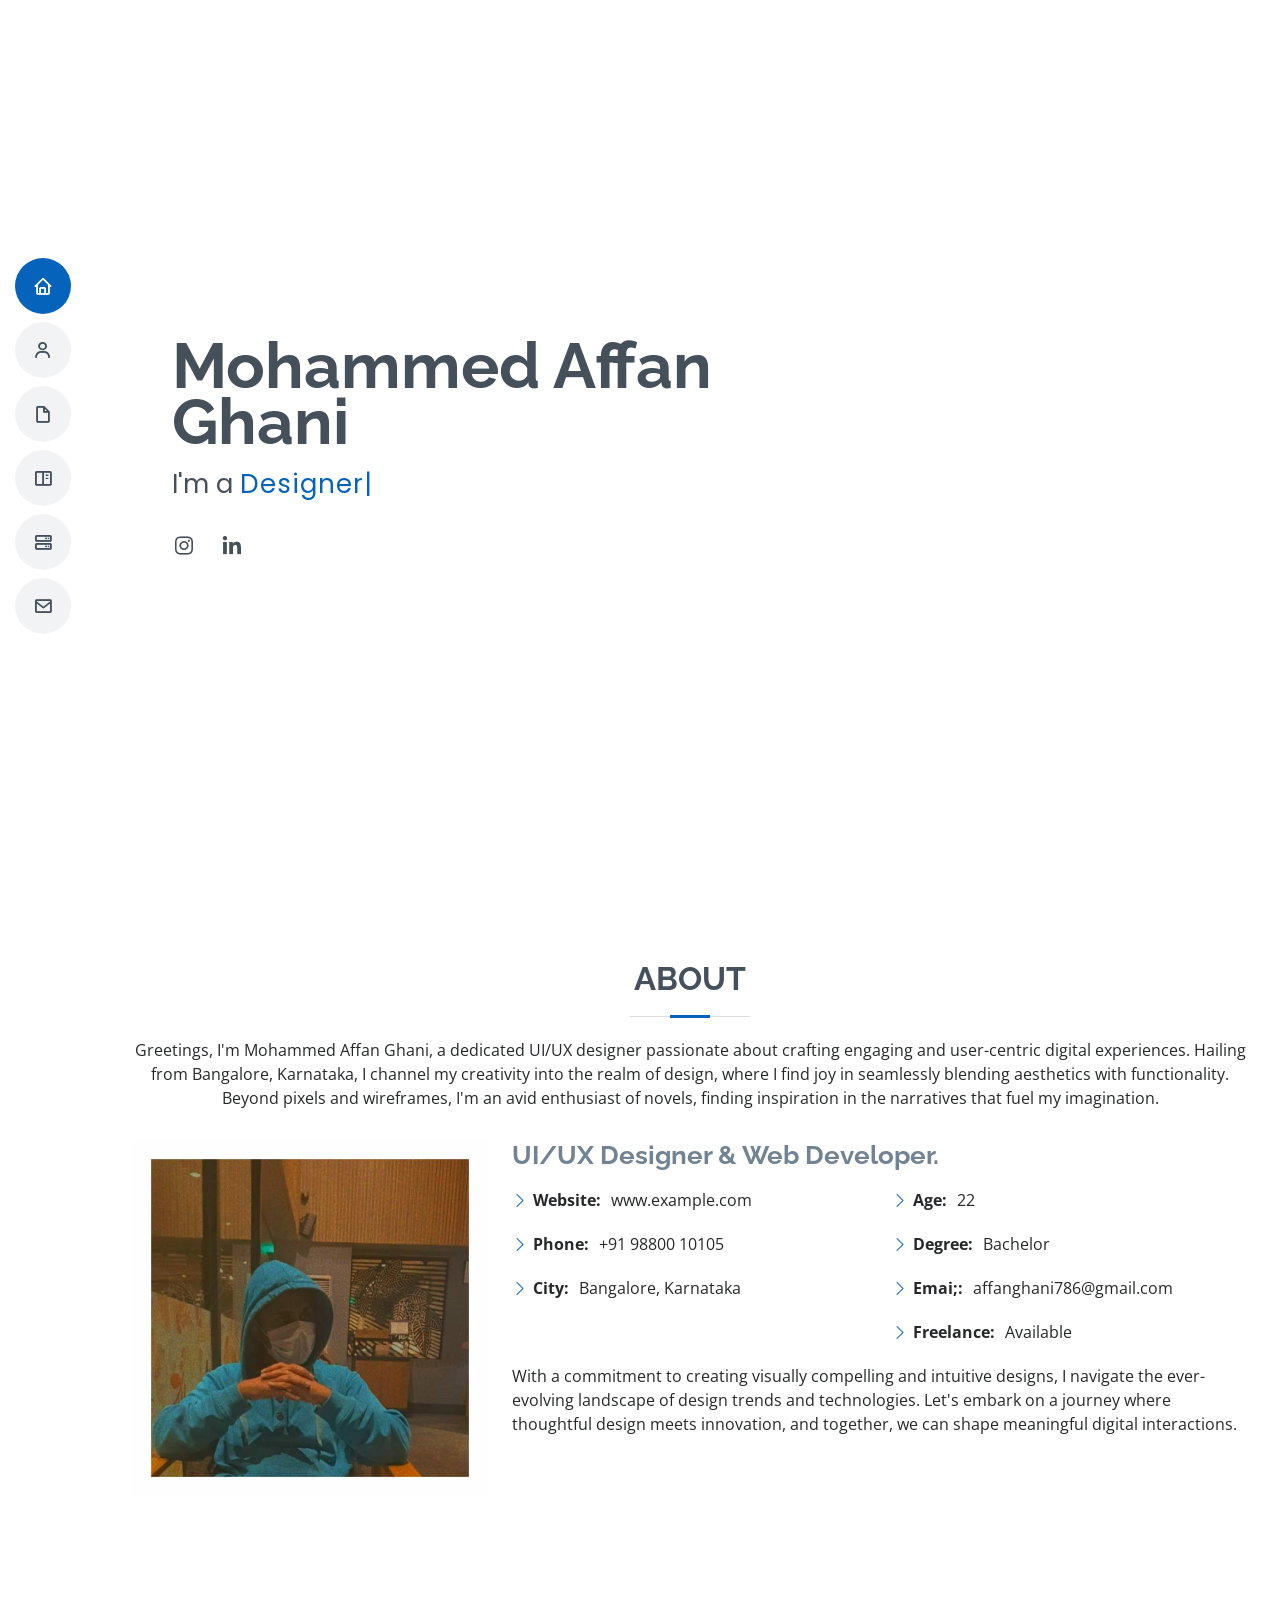
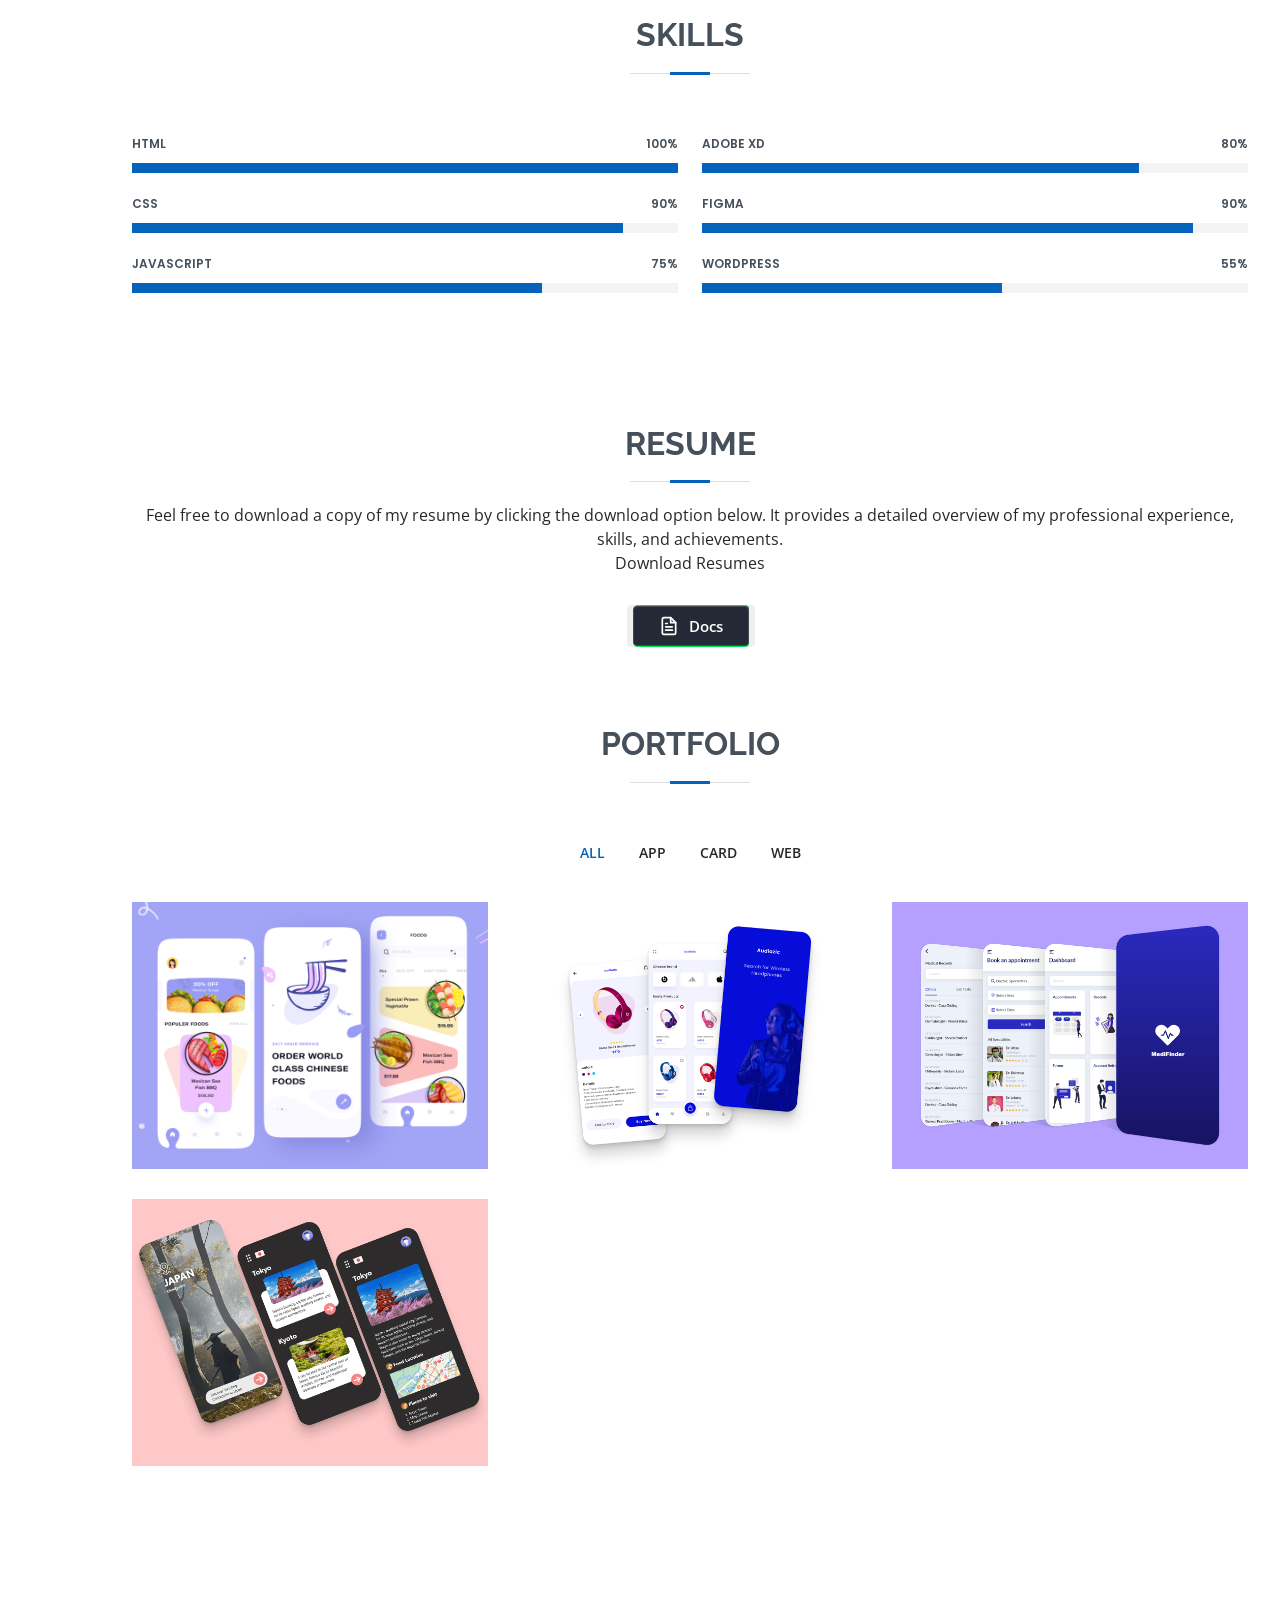
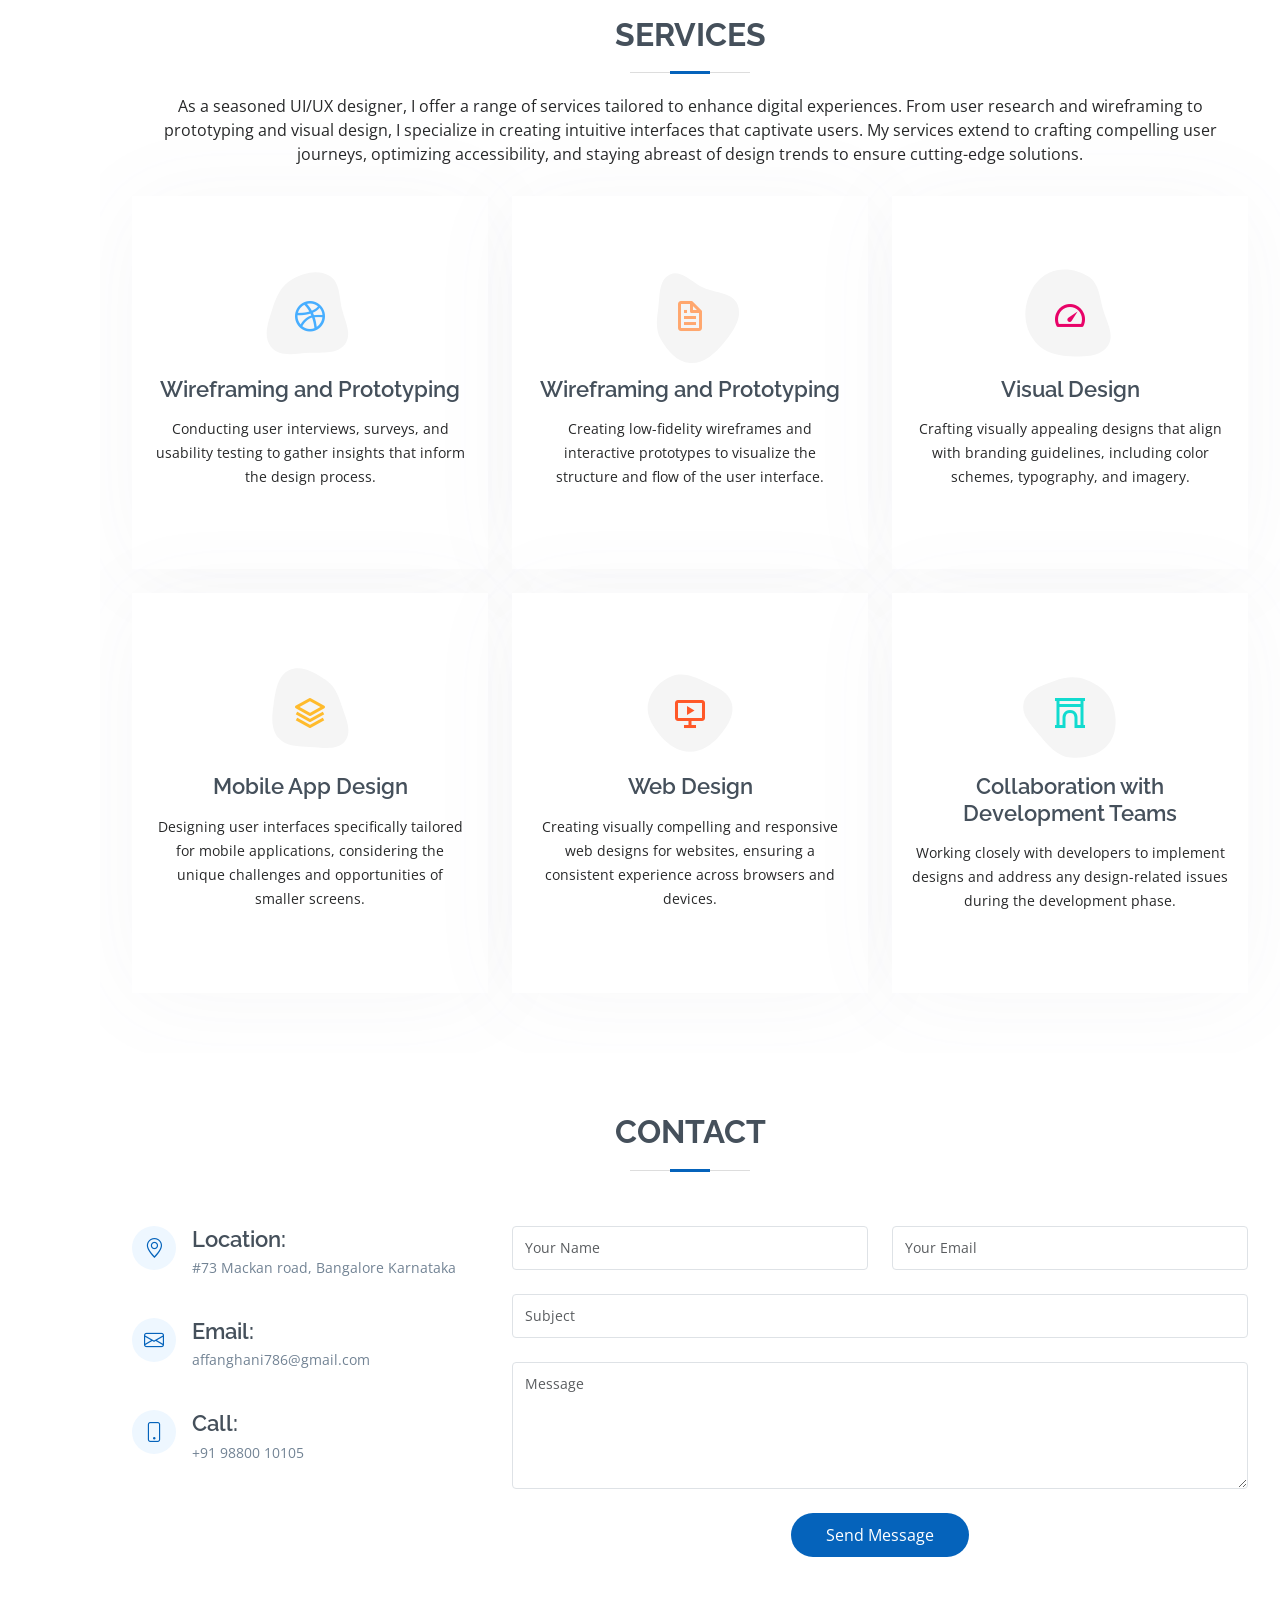
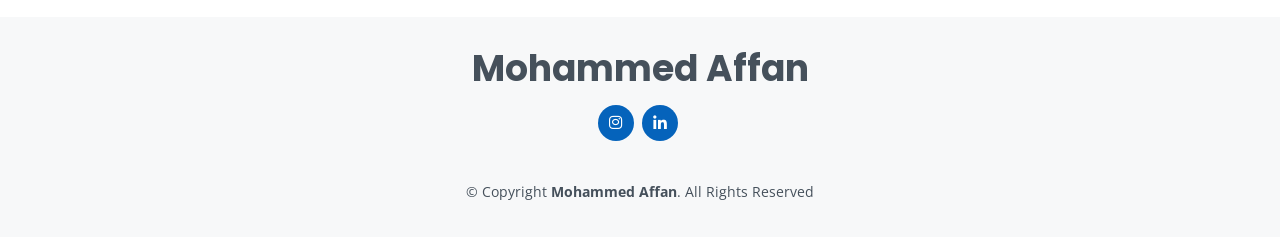
==== index.html @ 5c452441 "Add files via upload" ====
<!DOCTYPE html>
<html lang="en">

<head>
  <meta charset="utf-8">
  <meta content="width=device-width, initial-scale=1.0" name="viewport">

  <title>My Portfolio</title>
  <meta content="" name="description">
  <meta content="" name="keywords">

  <!-- Favicons -->
  <link href="assets/img/favicon.png" rel="icon">
  <link href="assets/img/apple-touch-icon.png" rel="apple-touch-icon">

  <!-- Google Fonts -->
  <link href="https://fonts.googleapis.com/css?family=Open+Sans:300,300i,400,400i,600,600i,700,700i|Raleway:300,300i,400,400i,500,500i,600,600i,700,700i|Poppins:300,300i,400,400i,500,500i,600,600i,700,700i" rel="stylesheet">

  <!-- Vendor CSS Files -->
  <link href="assets/vendor/aos/aos.css" rel="stylesheet">
  <link href="assets/vendor/bootstrap/css/bootstrap.min.css" rel="stylesheet">
  <link href="assets/vendor/bootstrap-icons/bootstrap-icons.css" rel="stylesheet">
  <link href="assets/vendor/boxicons/css/boxicons.min.css" rel="stylesheet">
  <link href="assets/vendor/glightbox/css/glightbox.min.css" rel="stylesheet">
  <link href="assets/vendor/swiper/swiper-bundle.min.css" rel="stylesheet">

  <!-- Template Main CSS File -->
  <link href="assets/css/style.css" rel="stylesheet">

  <!-- =======================================================
  * Template Name: MyResume
  * Updated: Jan 09 2024 with Bootstrap v5.3.2
  * Template URL: https://bootstrapmade.com/free-html-bootstrap-template-my-resume/
  * Author: BootstrapMade.com
  * License: https://bootstrapmade.com/license/
  ======================================================== -->
</head>

<body>

  <!-- ======= Mobile nav toggle button ======= -->
  <!-- <button type="button" class="mobile-nav-toggle d-xl-none"><i class="bi bi-list mobile-nav-toggle"></i></button> -->
  <i class="bi bi-list mobile-nav-toggle d-lg-none"></i>
  <!-- ======= Header ======= -->
  <header id="header" class="d-flex flex-column justify-content-center">

    <nav id="navbar" class="navbar nav-menu">
      <ul>
        <li><a href="#hero" class="nav-link scrollto active"><i class="bx bx-home"></i> <span>Home</span></a></li>
        <li><a href="#about" class="nav-link scrollto"><i class="bx bx-user"></i> <span>About</span></a></li>
        <li><a href="#resume" class="nav-link scrollto"><i class="bx bx-file-blank"></i> <span>Resume</span></a></li>
        <li><a href="#portfolio" class="nav-link scrollto"><i class="bx bx-book-content"></i> <span>Portfolio</span></a></li>
        <li><a href="#services" class="nav-link scrollto"><i class="bx bx-server"></i> <span>Services</span></a></li>
        <li><a href="#contact" class="nav-link scrollto"><i class="bx bx-envelope"></i> <span>Contact</span></a></li>
      </ul>
    </nav><!-- .nav-menu -->

  </header><!-- End Header -->

  <!-- ======= Hero Section ======= -->
  <section id="hero" class="d-flex flex-column justify-content-center">
    <div class="container" data-aos="zoom-in" data-aos-delay="100">
      <h1> Mohammed Affan<br>Ghani</h1>
      <p>I'm a <span class="typed" data-typed-items="Designer, Developer, Freelancer, Writer"></span></p>
      <div class="social-links">
        <!-- <a href="#" class="twitter"><i class="bx bxl-twitter"></i></a>
        <a href="#" class="facebook"><i class="bx bxl-facebook"></i></a> -->
        <a href="https://www.instagram.com/mohammed_affan_78?igsh=djN0aHZ4azhhMnJr" target="_blank" class="instagram"><i class="bx bxl-instagram"></i></a>
        <!-- <a href="#" class="google-plus"><i class="bx bxl-skype"></i></a> -->
        <a href="http://linkedin.com/in/mohammed-affan-3b0533229/" target="_blank" class="linkedin"><i class="bx bxl-linkedin"></i></a>
      </div>
    </div>
  </section><!-- End Hero -->

  <main id="main">

    <!-- ======= About Section ======= -->
    <section id="about" class="about">
      <div class="container" data-aos="fade-up">

        <div class="section-title">
          <h2>About</h2>
          <p>Greetings, I'm Mohammed Affan Ghani, a dedicated UI/UX designer passionate about crafting engaging and user-centric digital experiences. Hailing from Bangalore, Karnataka, I channel my creativity into the realm of design, where I find joy in seamlessly blending aesthetics with functionality. Beyond pixels and wireframes, I'm an avid enthusiast of novels, finding inspiration in the narratives that fuel my imagination. </p>
        </div>

        <div class="row">
          <div class="col-lg-4">
            <img src="assets/img/profile-img.jpg" class="img-fluid" alt="">
          </div>
          <div class="col-lg-8 pt-4 pt-lg-0 content">
            <h3>UI/UX Designer &amp; Web Developer.</h3>
            <p class="fst-italic">
          
            </p>
            <div class="row">
              <div class="col-lg-6">
                <ul>
                  <!-- <li><i class="bi bi-chevron-right"></i> <strong>Birthday:</strong> <span>1 May 1995</span></li> -->
                  <li><i class="bi bi-chevron-right"></i> <strong>Website:</strong> <span>www.example.com</span></li>
                  <li><i class="bi bi-chevron-right"></i> <strong>Phone:</strong> <span>+91 98800 10105</span></li>
                  <li><i class="bi bi-chevron-right"></i> <strong>City:</strong> <span>Bangalore, Karnataka</span></li>
                </ul>
              </div>
              <div class="col-lg-6">
                <ul>
                  <li><i class="bi bi-chevron-right"></i> <strong>Age:</strong> <span>22</span></li>
                  <li><i class="bi bi-chevron-right"></i> <strong>Degree:</strong> <span>Bachelor</span></li>
                  <li><i class="bi bi-chevron-right"></i> <strong>Emai;:</strong> <span>affanghani786@gmail.com</span></li>
                  <li><i class="bi bi-chevron-right"></i> <strong>Freelance:</strong> <span>Available</span></li>
                </ul>
              </div>
            </div>
            <p>
              With a commitment to creating visually compelling and intuitive designs, I navigate the ever-evolving landscape of design trends and technologies. Let's embark on a journey where thoughtful design meets innovation, and together, we can shape meaningful digital interactions.
            </p>
          </div>
        </div>

      </div>
    </section><!-- End About Section -->

    <!-- ======= Facts Section ======= -->
    <!-- <section id="facts" class="facts">
      <div class="container" data-aos="fade-up">

        <div class="section-title">
          <h2>Facts</h2>
          <p>Magnam dolores commodi suscipit. Necessitatibus eius consequatur ex aliquid fuga eum quidem. Sit sint consectetur velit. Quisquam quos quisquam cupiditate. Et nemo qui impedit suscipit alias ea. Quia fugiat sit in iste officiis commodi quidem hic quas.</p>
        </div>

        <div class="row">

          <div class="col-lg-3 col-md-6">
            <div class="count-box">
              <i class="bi bi-emoji-smile"></i>
              <span data-purecounter-start="0" data-purecounter-end="232" data-purecounter-duration="1" class="purecounter"></span>
              <p>Happy Clients</p>
            </div>
          </div>

          <div class="col-lg-3 col-md-6 mt-5 mt-md-0">
            <div class="count-box">
              <i class="bi bi-journal-richtext"></i>
              <span data-purecounter-start="0" data-purecounter-end="521" data-purecounter-duration="1" class="purecounter"></span>
              <p>Projects</p>
            </div>
          </div>

          <div class="col-lg-3 col-md-6 mt-5 mt-lg-0">
            <div class="count-box">
              <i class="bi bi-headset"></i>
              <span data-purecounter-start="0" data-purecounter-end="1463" data-purecounter-duration="1" class="purecounter"></span>
              <p>Hours Of Support</p>
            </div>
          </div>

          <div class="col-lg-3 col-md-6 mt-5 mt-lg-0">
            <div class="count-box">
              <i class="bi bi-award"></i>
              <span data-purecounter-start="0" data-purecounter-end="25" data-purecounter-duration="1" class="purecounter"></span>
              <p>Awards</p>
            </div>
          </div>

        </div>

      </div> -->
    <!-- </section>End Facts Section -->

    <!-- ======= Skills Section ======= -->
    <section id="skills" class="skills section-bg">
      <div class="container" data-aos="fade-up">

        <div class="section-title">
          <h2>Skills</h2>
          <!-- <p>Magnam dolores commodi suscipit. Necessitatibus eius consequatur ex aliquid fuga eum quidem. Sit sint consectetur velit. Quisquam quos quisquam cupiditate. Et nemo qui impedit suscipit alias ea. Quia fugiat sit in iste officiis commodi quidem hic quas.</p> -->
        </div>

        <div class="row skills-content">

          <div class="col-lg-6">

            <div class="progress">
              <span class="skill">HTML <i class="val">100%</i></span>
              <div class="progress-bar-wrap">
                <div class="progress-bar" role="progressbar" aria-valuenow="100" aria-valuemin="0" aria-valuemax="100"></div>
              </div>
            </div>

            <div class="progress">
              <span class="skill">CSS <i class="val">90%</i></span>
              <div class="progress-bar-wrap">
                <div class="progress-bar" role="progressbar" aria-valuenow="90" aria-valuemin="0" aria-valuemax="100"></div>
              </div>
            </div>

            <div class="progress">
              <span class="skill">JavaScript <i class="val">75%</i></span>
              <div class="progress-bar-wrap">
                <div class="progress-bar" role="progressbar" aria-valuenow="75" aria-valuemin="0" aria-valuemax="100"></div>
              </div>
            </div>

          </div>

          <div class="col-lg-6">

            <div class="progress">
              <span class="skill">Adobe XD <i class="val">80%</i></span>
              <div class="progress-bar-wrap">
                <div class="progress-bar" role="progressbar" aria-valuenow="80" aria-valuemin="0" aria-valuemax="100"></div>
              </div>
            </div>

            <div class="progress">
              <span class="skill">Figma <i class="val">90%</i></span>
              <div class="progress-bar-wrap">
                <div class="progress-bar" role="progressbar" aria-valuenow="90" aria-valuemin="0" aria-valuemax="100"></div>
              </div>
            </div>

            <div class="progress">
              <span class="skill">Wordpress <i class="val">55%</i></span>
              <div class="progress-bar-wrap">
                <div class="progress-bar" role="progressbar" aria-valuenow="55" aria-valuemin="0" aria-valuemax="100"></div>
              </div>
            </div>

          </div>

        </div>

      </div>
    </section><!-- End Skills Section -->

    <!-- ======= Resume Section ======= -->
    <section id="resume" class="resume">
      <div class="container" data-aos="fade-up">

        <div class="section-title">
          <h2>Resume</h2>
          <p>Feel free to download a copy of my resume by clicking the download option below. It provides a detailed overview of my professional experience, skills, and achievements.<br>Download Resumes</p>
        </div>

        <button class="download-button">
          <div class="docs"><svg class="css-i6dzq1" stroke-linejoin="round" stroke-linecap="round" fill="none" stroke-width="2" stroke="currentColor" height="20" width="20" viewBox="0 0 24 24"><path d="M14 2H6a2 2 0 0 0-2 2v16a2 2 0 0 0 2 2h12a2 2 0 0 0 2-2V8z"></path><polyline points="14 2 14 8 20 8"></polyline><line y2="13" x2="8" y1="13" x1="16"></line><line y2="17" x2="8" y1="17" x1="16"></line><polyline points="10 9 9 9 8 9"></polyline></svg> Docs</div>
          <div class="download">
            <svg class="css-i6dzq1" stroke-linejoin="round" stroke-linecap="round" fill="none" stroke-width="2" stroke="currentColor" height="24" width="24" viewBox="0 0 24 24"><path d="M21 15v4a2 2 0 0 1-2 2H5a2 2 0 0 1-2-2v-4"></path><polyline points="7 10 12 15 17 10"></polyline><line y2="3" x2="12" y1="15" x1="12"></line></svg>
          </div>
        </button>

        <!-- <div class="row">
          <div class="col-lg-6">
            <h3 class="resume-title">Sumary</h3>
            <div class="resume-item pb-0">
              <h4>Brandon Johnson</h4>
              <p><em>Innovative and deadline-driven Graphic Designer with 3+ years of experience designing and developing user-centered digital/print marketing material from initial concept to final, polished deliverable.</em></p>
              <ul>
                <li>Portland par 127,Orlando, FL</li>
                <li>(123) 456-7891</li>
                <li>alice.barkley@example.com</li>
              </ul>
            </div>

            <h3 class="resume-title">Education</h3>
            <div class="resume-item">
              <h4>Master of Fine Arts &amp; Graphic Design</h4>
              <h5>2015 - 2016</h5>
              <p><em>Rochester Institute of Technology, Rochester, NY</em></p>
              <p>Qui deserunt veniam. Et sed aliquam labore tempore sed quisquam iusto autem sit. Ea vero voluptatum qui ut dignissimos deleniti nerada porti sand markend</p>
            </div>
            <div class="resume-item">
              <h4>Bachelor of Fine Arts &amp; Graphic Design</h4>
              <h5>2010 - 2014</h5>
              <p><em>Rochester Institute of Technology, Rochester, NY</em></p>
              <p>Quia nobis sequi est occaecati aut. Repudiandae et iusto quae reiciendis et quis Eius vel ratione eius unde vitae rerum voluptates asperiores voluptatem Earum molestiae consequatur neque etlon sader mart dila</p>
            </div>
          </div>
          <div class="col-lg-6">
            <h3 class="resume-title">Professional Experience</h3>
            <div class="resume-item">
              <h4>Senior graphic design specialist</h4>
              <h5>2019 - Present</h5>
              <p><em>Experion, New York, NY </em></p>
              <ul>
                <li>Lead in the design, development, and implementation of the graphic, layout, and production communication materials</li>
                <li>Delegate tasks to the 7 members of the design team and provide counsel on all aspects of the project. </li>
                <li>Supervise the assessment of all graphic materials in order to ensure quality and accuracy of the design</li>
                <li>Oversee the efficient use of production project budgets ranging from $2,000 - $25,000</li>
              </ul>
            </div>
            <div class="resume-item">
              <h4>Graphic design specialist</h4>
              <h5>2017 - 2018</h5>
              <p><em>Stepping Stone Advertising, New York, NY</em></p>
              <ul>
                <li>Developed numerous marketing programs (logos, brochures,infographics, presentations, and advertisements).</li>
                <li>Managed up to 5 projects or tasks at a given time while under pressure</li>
                <li>Recommended and consulted with clients on the most appropriate graphic design</li>
                <li>Created 4+ design presentations and proposals a month for clients and account managers</li>
              </ul>
            </div>
          </div>
        </div> -->

      </div>
    </section><!-- End Resume Section -->

    <!-- ======= Portfolio Section ======= -->
    <section id="portfolio" class="portfolio section-bg">
      <div class="container" data-aos="fade-up">

        <div class="section-title">
          <h2>Portfolio</h2>
          <!-- <p>Magnam dolores commodi suscipit. Necessitatibus eius consequatur ex aliquid fuga eum quidem. Sit sint consectetur velit. Quisquam quos quisquam cupiditate. Et nemo qui impedit suscipit alias ea. Quia fugiat sit in iste officiis commodi quidem hic quas.</p> -->
        </div>

        <div class="row">
          <div class="col-lg-12 d-flex justify-content-center" data-aos="fade-up" data-aos-delay="100">
            <ul id="portfolio-flters">
              <li data-filter="*" class="filter-active">All</li>
              <li data-filter=".filter-app">App</li>
              <li data-filter=".filter-card">Card</li>
              <li data-filter=".filter-web">Web</li>
            </ul>
          </div>
        </div>

        <div class="row portfolio-container" data-aos="fade-up" data-aos-delay="200">

          <div class="col-lg-4 col-md-6 portfolio-item filter-app">
            <div class="portfolio-wrap">
              <img src="assets/img/portfolio/pic.png" class="img-fluid" alt="">
              <div class="portfolio-info">
                <h4>Global Bites</h4>
                <p>App</p>
                <div class="portfolio-links">
                  <a href="assets/img/portfolio/pic 2.png" data-gallery="portfolioGallery" class="portfolio-lightbox" title="App 1"><i class="bx bx-plus"></i></a>
                  <a href="portfolio-details.html" class="portfolio-details-lightbox" data-glightbox="type: external" title="Portfolio Details"><i class="bx bx-link"></i></a>
                </div>
              </div>
            </div>
          </div>

          <!-- <div class="col-lg-4 col-md-6 portfolio-item filter-web">
            <div class="portfolio-wrap">
              <img src="assets/img/portfolio/pic 2.png" class="img-fluid" alt="">
              <div class="portfolio-info">
                <h4>Web 3</h4>
                <p>Web</p>
                <div class="portfolio-links">
                  <a href="assets/img/portfolio/pic 2.png" data-gallery="portfolioGallery" class="portfolio-lightbox" title="Web 3"><i class="bx bx-plus"></i></a>
                  <a href="portfolio-details2.html" class="portfolio-details-lightbox" data-glightbox="type: external" title="Portfolio Details"><i class="bx bx-link"></i></a>
                </div>
              </div>
            </div>
          </div> -->

          <div class="col-lg-4 col-md-6 portfolio-item filter-app">
            <div class="portfolio-wrap">
              <img src="assets/img/portfolio/pic 3.png" class="img-fluid" alt="">
              <div class="portfolio-info">
                <h4>AudioZic</h4>
                <p>App</p>
                <div class="portfolio-links">
                  <a href="assets/img/portfolio/portfolio-3.jpg" data-gallery="portfolioGallery" class="portfolio-lightbox" title="App 2"><i class="bx bx-plus"></i></a>
                  <a href="portfolio-details3.html" class="portfolio-details-lightbox" data-glightbox="type: external" title="Portfolio Details"><i class="bx bx-link"></i></a>
                </div>
              </div>
            </div>
          </div>

          <div class="col-lg-4 col-md-6 portfolio-item filter-card">
            <div class="portfolio-wrap">
              <img src="assets/img/portfolio/pic 4.png" class="img-fluid" alt="">
              <div class="portfolio-info">
                <h4>MediFinder</h4>
                <p>App</p>
                <div class="portfolio-links">
                  <a href="assets/img/portfolio/portfolio-4.jpg" data-gallery="portfolioGallery" class="portfolio-lightbox" title="Card 2"><i class="bx bx-plus"></i></a>
                  <a href="portfolio-details4.html" class="portfolio-details-lightbox" data-glightbox="type: external" title="Portfolio Details"><i class="bx bx-link"></i></a>
                </div>
              </div>
            </div>
          </div>

          <div class="col-lg-4 col-md-6 portfolio-item filter-web">
            <div class="portfolio-wrap">
              <img src="assets/img/portfolio/pic 5.png" class="img-fluid" alt="">
              <div class="portfolio-info">
                <h4>Essence of Japan</h4>
                <p>App</p>
                <div class="portfolio-links">
                  <a href="assets/img/portfolio/portfolio-5.jpg" data-gallery="portfolioGallery" class="portfolio-lightbox" title="Web 2"><i class="bx bx-plus"></i></a>
                  <a href="portfolio-details5.html" class="portfolio-details-lightbox" data-glightbox="type: external" title="Portfolio Details"><i class="bx bx-link"></i></a>
                </div>
              </div>
            </div>
          </div>

          <!-- <div class="col-lg-4 col-md-6 portfolio-item filter-app">
            <div class="portfolio-wrap">
              <img src="assets/img/portfolio/portfolio-6.jpg" class="img-fluid" alt="">
              <div class="portfolio-info">
                <h4>App 3</h4>
                <p>App</p>
                <div class="portfolio-links">
                  <a href="assets/img/portfolio/portfolio-6.jpg" data-gallery="portfolioGallery" class="portfolio-lightbox" title="App 3"><i class="bx bx-plus"></i></a>
                  <a href="portfolio-details.html" class="portfolio-details-lightbox" data-glightbox="type: external" title="Portfolio Details"><i class="bx bx-link"></i></a>
                </div>
              </div>
            </div>
          </div> -->

          <!-- <div class="col-lg-4 col-md-6 portfolio-item filter-card">
            <div class="portfolio-wrap">
              <img src="assets/img/portfolio/portfolio-7.jpg" class="img-fluid" alt="">
              <div class="portfolio-info">
                <h4>Card 1</h4>
                <p>Card</p>
                <div class="portfolio-links">
                  <a href="assets/img/portfolio/portfolio-7.jpg" data-gallery="portfolioGallery" class="portfolio-lightbox" title="Card 1"><i class="bx bx-plus"></i></a>
                  <a href="portfolio-details.html" class="portfolio-details-lightbox" data-glightbox="type: external" title="Portfolio Details"><i class="bx bx-link"></i></a>
                </div>
              </div>
            </div>
          </div> -->

          <!-- <div class="col-lg-4 col-md-6 portfolio-item filter-card">
            <div class="portfolio-wrap">
              <img src="assets/img/portfolio/portfolio-8.jpg" class="img-fluid" alt="">
              <div class="portfolio-info">
                <h4>Card 3</h4>
                <p>Card</p>
                <div class="portfolio-links">
                  <a href="assets/img/portfolio/portfolio-8.jpg" data-gallery="portfolioGallery" class="portfolio-lightbox" title="Card 3"><i class="bx bx-plus"></i></a>
                  <a href="portfolio-details.html" class="portfolio-details-lightbox" data-glightbox="type: external" title="Portfolio Details"><i class="bx bx-link"></i></a>
                </div>
              </div>
            </div>
          </div> -->

          <!-- <div class="col-lg-4 col-md-6 portfolio-item filter-web">
            <div class="portfolio-wrap">
              <img src="assets/img/portfolio/portfolio-9.jpg" class="img-fluid" alt="">
              <div class="portfolio-info">
                <h4>Web 3</h4>
                <p>Web</p>
                <div class="portfolio-links">
                  <a href="assets/img/portfolio/portfolio-9.jpg" data-gallery="portfolioGallery" class="portfolio-lightbox" title="Web 3"><i class="bx bx-plus"></i></a>
                  <a href="portfolio-details.html" class="portfolio-details-lightbox" data-glightbox="type: external" title="Portfolio Details"><i class="bx bx-link"></i></a>
                </div>
              </div>
            </div>
          </div> -->

        </div>

      </div>
    </section><!-- End Portfolio Section -->

    <!-- ======= Services Section ======= -->
    <section id="services" class="services">
      <div class="container" data-aos="fade-up">

        <div class="section-title">
          <h2>Services</h2>
          <p>As a seasoned UI/UX designer, I offer a range of services tailored to enhance digital experiences. From user research and wireframing to prototyping and visual design, I specialize in creating intuitive interfaces that captivate users. My services extend to crafting compelling user journeys, optimizing accessibility, and staying abreast of design trends to ensure cutting-edge solutions. </p>
        </div>

        <div class="row">

          <div class="col-lg-4 col-md-6 d-flex align-items-stretch" data-aos="zoom-in" data-aos-delay="100">
            <div class="icon-box iconbox-blue">
              <div class="icon">
                <svg width="100" height="100" viewBox="0 0 600 600" xmlns="http://www.w3.org/2000/svg">
                  <path stroke="none" stroke-width="0" fill="#f5f5f5" d="M300,521.0016835830174C376.1290562159157,517.8887921683347,466.0731472004068,529.7835943286574,510.70327084640275,468.03025145048787C554.3714126377745,407.6079735673963,508.03601936045806,328.9844924480964,491.2728898941984,256.3432110539036C474.5976632858925,184.082847569629,479.9380746630129,96.60480741107993,416.23090153303,58.64404602377083C348.86323505073057,18.502131276798302,261.93793281208167,40.57373210992963,193.5410806939664,78.93577620505333C130.42746243093433,114.334589627462,98.30271207620316,179.96522072025542,76.75703585869454,249.04625023123273C51.97151888228291,328.5150500222984,13.704378332031375,421.85034740162234,66.52175969318436,486.19268352777647C119.04800174914682,550.1803526380478,217.28368757567262,524.383925680826,300,521.0016835830174"></path>
                </svg>
                <i class="bx bxl-dribbble"></i>
              </div>
              <h4><a href="">Wireframing and Prototyping</a></h4>
              <p>Conducting user interviews, surveys, and usability testing to gather insights that inform the design process.</p>
            </div>
          </div>

          <div class="col-lg-4 col-md-6 d-flex align-items-stretch mt-4 mt-md-0" data-aos="zoom-in" data-aos-delay="200">
            <div class="icon-box iconbox-orange ">
              <div class="icon">
                <svg width="100" height="100" viewBox="0 0 600 600" xmlns="http://www.w3.org/2000/svg">
                  <path stroke="none" stroke-width="0" fill="#f5f5f5" d="M300,582.0697525312426C382.5290701553225,586.8405444964366,449.9789794690241,525.3245884688669,502.5850820975895,461.55621195738473C556.606425686781,396.0723002908107,615.8543463187945,314.28637112970534,586.6730223649479,234.56875336149918C558.9533121215079,158.8439757836574,454.9685369536778,164.00468322053177,381.49747125262974,130.76875717737553C312.15926192815925,99.40240125094834,248.97055460311594,18.661163978235184,179.8680185752513,50.54337015887873C110.5421016452524,82.52863877960104,119.82277516462835,180.83849132639028,109.12597500060166,256.43424936330496C100.08760227029461,320.3096726198365,92.17705696193138,384.0621239912766,124.79988738764834,439.7174275375508C164.83382741302287,508.01625554203684,220.96474134820875,577.5009287672846,300,582.0697525312426"></path>
                </svg>
                <i class="bx bx-file"></i>
              </div>
              <h4><a href="">Wireframing and Prototyping</a></h4>
              <p>Creating low-fidelity wireframes and interactive prototypes to visualize the structure and flow of the user interface.</p>
            </div>
          </div>

          <div class="col-lg-4 col-md-6 d-flex align-items-stretch mt-4 mt-lg-0" data-aos="zoom-in" data-aos-delay="300">
            <div class="icon-box iconbox-pink">
              <div class="icon">
                <svg width="100" height="100" viewBox="0 0 600 600" xmlns="http://www.w3.org/2000/svg">
                  <path stroke="none" stroke-width="0" fill="#f5f5f5" d="M300,541.5067337569781C382.14930387511276,545.0595476570109,479.8736841581634,548.3450877840088,526.4010558755058,480.5488172755941C571.5218469581645,414.80211281144784,517.5187510058486,332.0715597781072,496.52539010469104,255.14436215662573C477.37192572678356,184.95920475031193,473.57363656557914,105.61284051026155,413.0603344069578,65.22779650032875C343.27470386102294,18.654635553484475,251.2091493199835,5.337323636656869,175.0934190732945,40.62881213300186C97.87086631185822,76.43348514350839,51.98124368387456,156.15599469081315,36.44837278890362,239.84606092416172C21.716077023791087,319.22268207091537,43.775223500013084,401.1760424656574,96.891909868211,461.97329694683043C147.22146801428983,519.5804099606455,223.5754009179313,538.201503339737,300,541.5067337569781"></path>
                </svg>
                <i class="bx bx-tachometer"></i>
              </div>
              <h4><a href="">Visual Design</a></h4>
              <p>Crafting visually appealing designs that align with branding guidelines, including color schemes, typography, and imagery.</p>
            </div>
          </div>

          <div class="col-lg-4 col-md-6 d-flex align-items-stretch mt-4" data-aos="zoom-in" data-aos-delay="100">
            <div class="icon-box iconbox-yellow">
              <div class="icon">
                <svg width="100" height="100" viewBox="0 0 600 600" xmlns="http://www.w3.org/2000/svg">
                  <path stroke="none" stroke-width="0" fill="#f5f5f5" d="M300,503.46388370962813C374.79870501325706,506.71871716319447,464.8034551963731,527.1746412648533,510.4981551193396,467.86667711651364C555.9287308511215,408.9015244558933,512.6030010748507,327.5744911775523,490.211057578863,256.5855673507754C471.097692560561,195.9906835881958,447.69079081568157,138.11976852964426,395.19560036434837,102.3242989838813C329.3053358748298,57.3949838291264,248.02791733380457,8.279543830951368,175.87071277845988,42.242879143198664C103.41431057327972,76.34704239035025,93.79494320519305,170.9812938413882,81.28167332365135,250.07896920659033C70.17666984294237,320.27484674793965,64.84698225790005,396.69656628748305,111.28512138212992,450.4950937839243C156.20124167950087,502.5303643271138,231.32542653798444,500.4755392045468,300,503.46388370962813"></path>
                </svg>
                <i class="bx bx-layer"></i>
              </div>
              <h4><a href="">Mobile App Design</a></h4>
              <p>Designing user interfaces specifically tailored for mobile applications, considering the unique challenges and opportunities of smaller screens.</p>
            </div>
          </div>

          <div class="col-lg-4 col-md-6 d-flex align-items-stretch mt-4" data-aos="zoom-in" data-aos-delay="200">
            <div class="icon-box iconbox-red">
              <div class="icon">
                <svg width="100" height="100" viewBox="0 0 600 600" xmlns="http://www.w3.org/2000/svg">
                  <path stroke="none" stroke-width="0" fill="#f5f5f5" d="M300,532.3542879108572C369.38199826031484,532.3153073249985,429.10787420159085,491.63046689027357,474.5244479745417,439.17860296908856C522.8885846962883,383.3225815378663,569.1668002868075,314.3205725914397,550.7432151929288,242.7694973846089C532.6665558377875,172.5657663291529,456.2379748765914,142.6223662098291,390.3689995646985,112.34683881706744C326.66090330228417,83.06452184765237,258.84405631176094,53.51806209861945,193.32584062364296,78.48882559362697C121.61183558270385,105.82097193414197,62.805066853699245,167.19869350419734,48.57481801355237,242.6138429142374C34.843463184063346,315.3850353017275,76.69343916112496,383.4422959591041,125.22947124332185,439.3748458443577C170.7312796277747,491.8107796887764,230.57421082200815,532.3932930995766,300,532.3542879108572"></path>
                </svg>
                <i class="bx bx-slideshow"></i>
              </div>
              <h4><a href="">Web Design</a></h4>
              <p>Creating visually compelling and responsive web designs for websites, ensuring a consistent experience across browsers and devices.</p>
            </div>
          </div>

          <div class="col-lg-4 col-md-6 d-flex align-items-stretch mt-4" data-aos="zoom-in" data-aos-delay="300">
            <div class="icon-box iconbox-teal">
              <div class="icon">
                <svg width="100" height="100" viewBox="0 0 600 600" xmlns="http://www.w3.org/2000/svg">
                  <path stroke="none" stroke-width="0" fill="#f5f5f5" d="M300,566.797414625762C385.7384707136149,576.1784315230908,478.7894351017131,552.8928747891023,531.9192734346935,484.94944893311C584.6109503024035,417.5663521118492,582.489472248146,322.67544863468447,553.9536738515405,242.03673114598146C529.1557734026468,171.96086150256528,465.24506316201064,127.66468636344209,395.9583748389544,100.7403814666027C334.2173773831606,76.7482773500951,269.4350130405921,84.62216499799875,207.1952322260088,107.2889140133804C132.92018162631612,134.33871894543012,41.79353780512637,160.00259165414826,22.644507872594943,236.69541883565114C3.319112789854554,314.0945973066697,72.72355303640163,379.243833228382,124.04198916343866,440.3218312028393C172.9286146004772,498.5055451809895,224.45579914871206,558.5317968840102,300,566.797414625762"></path>
                </svg>
                <i class="bx bx-arch"></i>
              </div>
              <h4><a href="">Collaboration with Development Teams</a></h4>
              <p>Working closely with developers to implement designs and address any design-related issues during the development phase.</p>
            </div>
          </div>

        </div>

      </div>
    </section><!-- End Services Section -->

    <!-- ======= Testimonials Section ======= -->
    <!-- <section id="testimonials" class="testimonials section-bg">
      <div class="container" data-aos="fade-up">

        <div class="section-title">
          <h2>Testimonials</h2>
        </div>

        <div class="testimonials-slider swiper" data-aos="fade-up" data-aos-delay="100">
          <div class="swiper-wrapper">

            <div class="swiper-slide">
              <div class="testimonial-item">
                <img src="assets/img/testimonials/testimonials-1.jpg" class="testimonial-img" alt="">
                <h3>Saul Goodman</h3>
                <h4>Ceo &amp; Founder</h4>
                <p>
                  <i class="bx bxs-quote-alt-left quote-icon-left"></i>
                  Proin iaculis purus consequat sem cure digni ssim donec porttitora entum suscipit rhoncus. Accusantium quam, ultricies eget id, aliquam eget nibh et. Maecen aliquam, risus at semper.
                  <i class="bx bxs-quote-alt-right quote-icon-right"></i>
                </p>
              </div> -->
            <!-- </div>End testimonial item -->

            <!-- <div class="swiper-slide">
              <div class="testimonial-item">
                <img src="assets/img/testimonials/testimonials-2.jpg" class="testimonial-img" alt="">
                <h3>Sara Wilsson</h3>
                <h4>Designer</h4>
                <p>
                  <i class="bx bxs-quote-alt-left quote-icon-left"></i>
                  Export tempor illum tamen malis malis eram quae irure esse labore quem cillum quid cillum eram malis quorum velit fore eram velit sunt aliqua noster fugiat irure amet legam anim culpa.
                  <i class="bx bxs-quote-alt-right quote-icon-right"></i>
                </p>
              </div> -->
            </div><!-- End testimonial item -->

            <!-- <div class="swiper-slide">
              <div class="testimonial-item">
                <img src="assets/img/testimonials/testimonials-3.jpg" class="testimonial-img" alt="">
                <h3>Jena Karlis</h3>
                <h4>Store Owner</h4>
                <p>
                  <i class="bx bxs-quote-alt-left quote-icon-left"></i>
                  Enim nisi quem export duis labore cillum quae magna enim sint quorum nulla quem veniam duis minim tempor labore quem eram duis noster aute amet eram fore quis sint minim.
                  <i class="bx bxs-quote-alt-right quote-icon-right"></i>
                </p>
              </div> -->
            </div><!-- End testimonial item -->

            <!-- <div class="swiper-slide">
              <div class="testimonial-item">
                <img src="assets/img/testimonials/testimonials-4.jpg" class="testimonial-img" alt="">
                <h3>Matt Brandon</h3>
                <h4>Freelancer</h4>
                <p>
                  <i class="bx bxs-quote-alt-left quote-icon-left"></i>
                  Fugiat enim eram quae cillum dolore dolor amet nulla culpa multos export minim fugiat minim velit minim dolor enim duis veniam ipsum anim magna sunt elit fore quem dolore labore illum veniam.
                  <i class="bx bxs-quote-alt-right quote-icon-right"></i>
                </p>
              </div> -->
            </div><!-- End testimonial item -->

            <!-- <div class="swiper-slide">
              <div class="testimonial-item">
                <img src="assets/img/testimonials/testimonials-5.jpg" class="testimonial-img" alt="">
                <h3>John Larson</h3>
                <h4>Entrepreneur</h4>
                <p>
                  <i class="bx bxs-quote-alt-left quote-icon-left"></i>
                  Quis quorum aliqua sint quem legam fore sunt eram irure aliqua veniam tempor noster veniam enim culpa labore duis sunt culpa nulla illum cillum fugiat legam esse veniam culpa fore nisi cillum quid.
                  <i class="bx bxs-quote-alt-right quote-icon-right"></i>
                </p>
              </div> -->
            </div><!-- End testimonial item -->
<!-- 
          </div>
          <div class="swiper-pagination"></div>
        </div>

      </div> -->
    <!-- </section>End Testimonials Section -->

    <!-- ======= Contact Section ======= -->
    <section id="contact" class="contact">
      <div class="container" data-aos="fade-up">

        <div class="section-title">
          <h2>Contact</h2>
        </div>

        <div class="row mt-1">

          <div class="col-lg-4">
            <div class="info">
              <div class="address">
                <i class="bi bi-geo-alt"></i>
                <h4>Location:</h4>
                <p>#73 Mackan road, Bangalore Karnataka</p>
              </div>

              <div class="email">
                <i class="bi bi-envelope"></i>
                <h4>Email:</h4>
                <p>affanghani786@gmail.com</p>
              </div>

              <div class="phone">
                <i class="bi bi-phone"></i>
                <h4>Call:</h4>
                <p>+91 98800 10105</p>
              </div>

            </div>

          </div>

          <div class="col-lg-8 mt-5 mt-lg-0">

            <!-- <form action="forms/contact.php" method="post" role="form" class="php-email-form">
              <div class="row">

                <div class="col-md-6 form-group">
                  <input type="text" name="name" class="form-control" id="name" placeholder="Your Name" required>
                </div>

                <div class="col-md-6 form-group mt-3 mt-md-0">
                  <input type="email" class="form-control" name="email" id="email" placeholder="Your Email" required>
                </div>

              </div>

              <div class="form-group mt-3">
                <input type="text" class="form-control" name="subject" id="subject" placeholder="Subject" required>
              </div>

              <div class="form-group mt-3">
                <textarea class="form-control" name="message" rows="5" placeholder="Message" required></textarea>
              </div>

              <div class="my-3">
                <div class="loading">Loading</div>
                <div class="error-message"></div>
                <div class="sent-message">Your message has been sent. Thank you!</div>
              </div>

              <div class="text-center"><button type="submit">Send Message</button></div>
            </form> -->
            <form action="forms/contact.py" method="post" role="form" class="php-email-form">
              <div class="row">
                  <div class="col-md-6 form-group">
                      <input type="text" name="name" class="form-control" id="name" placeholder="Your Name" required>
                  </div>
      
                  <div class="col-md-6 form-group mt-3 mt-md-0">
                      <input type="email" class="form-control" name="email" id="email" placeholder="Your Email" required>
                  </div>
              </div>
      
              <div class="form-group mt-3">
                  <input type="text" class="form-control" name="subject" id="subject" placeholder="Subject" required>
              </div>
      
              <div class="form-group mt-3">
                  <textarea class="form-control" name="message" rows="5" placeholder="Message" required></textarea>
              </div>
      
              <div class="my-3">
                  <div class="loading">Loading</div>
                  <div class="error-message"></div>
                  <div class="sent-message">Your message has been sent. Thank you!</div>
              </div>
      
              <div class="text-center"><button type="submit">Send Message</button></div>
          </form>
          </div>

        </div>

      </div>
    </section><!-- End Contact Section -->

  </main><!-- End #main -->

  <!-- ======= Footer ======= -->
  <footer id="footer">
    <div class="container">
      <h3>Mohammed Affan</h3>
      <!-- <p>Et aut eum quis fuga eos sunt ipsa nihil. Labore corporis magni eligendi fuga maxime saepe commodi placeat.</p> -->
      <div class="social-links">
        <!-- <a href="#" class="twitter"><i class="bx bxl-twitter"></i></a>
        <a href="#" class="facebook"><i class="bx bxl-facebook"></i></a> -->
        <a href="https://www.instagram.com/mohammed_affan_78?igsh=djN0aHZ4azhhMnJr" target="_blank" class="instagram"><i class="bx bxl-instagram"></i></a>
        <!-- <a href="#" class="google-plus"><i class="bx bxl-skype"></i></a> -->
        <a href="http://linkedin.com/in/mohammed-affan-3b0533229/" target="_blank" class="linkedin"><i class="bx bxl-linkedin"></i></a>
      </div>
      <div class="copyright">
        &copy; Copyright <strong><span>Mohammed Affan</span></strong>. All Rights Reserved
      </div>
      <!-- <div class="credits"> -->
        <!-- All the links in the footer should remain intact. -->
        <!-- You can delete the links only if you purchased the pro version. -->
        <!-- Licensing information: [license-url] -->
        <!-- Purchase the pro version with working PHP/AJAX contact form: https://bootstrapmade.com/free-html-bootstrap-template-my-resume/ -->
        <!-- Designed by <a href="https://bootstrapmade.com/">BootstrapMade</a>
      </div> -->
    </div>
  </footer><!-- End Footer -->

  <div id="preloader"></div>
  <a href="#" class="back-to-top d-flex align-items-center justify-content-center"><i class="bi bi-arrow-up-short"></i></a>

  <!-- Vendor JS Files -->
  <script src="assets/vendor/purecounter/purecounter_vanilla.js"></script>
  <script src="assets/vendor/aos/aos.js"></script>
  <script src="assets/vendor/bootstrap/js/bootstrap.bundle.min.js"></script>
  <script src="assets/vendor/glightbox/js/glightbox.min.js"></script>
  <script src="assets/vendor/isotope-layout/isotope.pkgd.min.js"></script>
  <script src="assets/vendor/swiper/swiper-bundle.min.js"></script>
  <script src="assets/vendor/typed.js/typed.umd.js"></script>
  <script src="assets/vendor/waypoints/noframework.waypoints.js"></script>
  <script src="assets/vendor/php-email-form/validate.js"></script>

  <!-- Template Main JS File -->
  <script src="assets/js/main.js"></script>

</body>

</html>
---- assets/css/style.css ----
/**
* Template Name: MyResume
* Updated: Jan 09 2024 with Bootstrap v5.3.2
* Template URL: https://bootstrapmade.com/free-html-bootstrap-template-my-resume/
* Author: BootstrapMade.com
* License: https://bootstrapmade.com/license/
*/

/*--------------------------------------------------------------
# General
--------------------------------------------------------------*/
body {
  font-family: "Open Sans", sans-serif;
  color: #272829;
}

a {
  color: #0563bb;
  text-decoration: none;
}

a:hover {
  color: #067ded;
  text-decoration: none;
}

h1,
h2,
h3,
h4,
h5,
h6 {
  font-family: "Raleway", sans-serif;
}

/*--------------------------------------------------------------
# Back to top button
--------------------------------------------------------------*/
.back-to-top {
  position: fixed;
  visibility: hidden;
  opacity: 0;
  right: 15px;
  bottom: 15px;
  z-index: 996;
  background: #0563bb;
  width: 40px;
  height: 40px;
  border-radius: 50px;
  transition: all 0.4s;
}

.back-to-top i {
  font-size: 28px;
  color: #fff;
  line-height: 0;
}

.back-to-top:hover {
  background: #0678e3;
  color: #fff;
}

.back-to-top.active {
  visibility: visible;
  opacity: 1;
}

/*--------------------------------------------------------------
# Preloader
--------------------------------------------------------------*/
#preloader {
  position: fixed;
  top: 0;
  left: 0;
  right: 0;
  bottom: 0;
  z-index: 9999;
  overflow: hidden;
  background: #fff;
}

#preloader:before {
  content: "";
  position: fixed;
  top: calc(50% - 30px);
  left: calc(50% - 30px);
  border: 6px solid #0563bb;
  border-top-color: #fff;
  border-bottom-color: #fff;
  border-radius: 50%;
  width: 60px;
  height: 60px;
  animation: animate-preloader 1s linear infinite;
}

@keyframes animate-preloader {
  0% {
    transform: rotate(0deg);
  }

  100% {
    transform: rotate(360deg);
  }
}

/*--------------------------------------------------------------
# Disable aos animation delay on mobile devices
--------------------------------------------------------------*/
@media screen and (max-width: 768px) {
  [data-aos-delay] {
    transition-delay: 0 !important;
  }
}

/*--------------------------------------------------------------
# Header
--------------------------------------------------------------*/
#header {
  position: fixed;
  top: 0;
  left: 0;
  bottom: 0;
  z-index: 9997;
  transition: all 0.5s;
  padding: 15px;
  overflow-y: auto;
}

@media (max-width: 991px) {
  #header {
    width: 300px;
    background: #fff;
    border-right: 1px solid #e6e9ec;
    left: -300px;
  }
}

@media (min-width: 991px) {
  #main {
    margin-left: 100px;
  }
}

/*--------------------------------------------------------------
# Navigation Menu
--------------------------------------------------------------*/
/**
* Desktop Navigation 
*/
.nav-menu {
  padding: 0;
  display: block;
}

.nav-menu * {
  margin: 0;
  padding: 0;
  list-style: none;
}

.nav-menu>ul>li {
  position: relative;
  white-space: nowrap;
}

.nav-menu a,
.nav-menu a:focus {
  display: flex;
  align-items: center;
  color: #45505b;
  padding: 10px 18px;
  margin-bottom: 8px;
  transition: 0.3s;
  font-size: 15px;
  border-radius: 50px;
  background: #f2f3f5;
  height: 56px;
  width: 100%;
  overflow: hidden;
  transition: 0.3s;
}

.nav-menu a i,
.nav-menu a:focus i {
  font-size: 20px;
}

.nav-menu a span,
.nav-menu a:focus span {
  padding: 0 5px 0 7px;
  color: #45505b;
}

@media (min-width: 992px) {

  .nav-menu a,
  .nav-menu a:focus {
    width: 56px;
  }

  .nav-menu a span,
  .nav-menu a:focus span {
    display: none;
    color: #fff;
  }
}

.nav-menu a:hover,
.nav-menu .active,
.nav-menu .active:focus,
.nav-menu li:hover>a {
  color: #fff;
  background: #0563bb;
}

.nav-menu a:hover span,
.nav-menu .active span,
.nav-menu .active:focus span,
.nav-menu li:hover>a span {
  color: #fff;
}

.nav-menu a:hover,
.nav-menu li:hover>a {
  width: 100%;
  color: #fff;
}

.nav-menu a:hover span,
.nav-menu li:hover>a span {
  display: block;
}

/**
* Mobile Navigation 
*/
.mobile-nav-toggle {
  position: fixed;
  right: 10px;
  top: 10px;
  z-index: 9998;
  border: 0;
  background: none;
  font-size: 28px;
  transition: all 0.4s;
  outline: none !important;
  line-height: 0;
  cursor: pointer;
  border-radius: 50px;
  padding: 5px;
}

.mobile-nav-toggle i {
  color: #45505b;
}

.mobile-nav-active {
  overflow: hidden;
}

.mobile-nav-active #header {
  left: 0;
}

.mobile-nav-active .mobile-nav-toggle {
  color: #fff;
  background-color: #0563bb;
}

/*--------------------------------------------------------------
# Hero Section
--------------------------------------------------------------*/
#hero {
  width: 100%;
  height: 100vh;
  background: url("../img/hero-bg.jpg") top right no-repeat;
  background-size: cover;
  position: relative;
}

@media (min-width: 992px) {
  #hero {
    padding-left: 160px;
  }
}

#hero:before {
  content: "";
  background: rgba(255, 255, 255, 0.8);
  position: absolute;
  bottom: 0;
  top: 0;
  left: 0;
  right: 0;
}

#hero h1 {
  margin: 0;
  font-size: 64px;
  font-weight: 700;
  line-height: 56px;
  color: #45505b;
}

#hero p {
  color: #45505b;
  margin: 15px 0 0 0;
  font-size: 26px;
  font-family: "Poppins", sans-serif;
}

#hero p span {
  color: #0563bb;
  letter-spacing: 1px;
}

#hero .social-links {
  margin-top: 30px;
}

#hero .social-links a {
  font-size: 24px;
  display: inline-block;
  color: #45505b;
  line-height: 1;
  margin-right: 20px;
  transition: 0.3s;
}

#hero .social-links a:hover {
  color: #0563bb;
}

@media (max-width: 992px) {
  #hero {
    text-align: center;
  }

  #hero h1 {
    font-size: 32px;
    line-height: 36px;
  }

  #hero p {
    margin-top: 10px;
    font-size: 20px;
    line-height: 24px;
  }
}

/*--------------------------------------------------------------
# Sections General
--------------------------------------------------------------*/
section {
  padding: 60px 0;
  overflow: hidden;
}

.section-title {
  text-align: center;
  padding-bottom: 30px;
}

.section-title h2 {
  font-size: 32px;
  font-weight: bold;
  text-transform: uppercase;
  margin-bottom: 20px;
  padding-bottom: 20px;
  position: relative;
  color: #45505b;
}

.section-title h2::before {
  content: "";
  position: absolute;
  display: block;
  width: 120px;
  height: 1px;
  background: #ddd;
  bottom: 1px;
  left: calc(50% - 60px);
}

.section-title h2::after {
  content: "";
  position: absolute;
  display: block;
  width: 40px;
  height: 3px;
  background: #0563bb;
  bottom: 0;
  left: calc(50% - 20px);
}

.section-title p {
  margin-bottom: 0;
}

/*--------------------------------------------------------------
# About
--------------------------------------------------------------*/
.about .content h3 {
  font-weight: 700;
  font-size: 26px;
  color: #728394;
}

.about .content ul {
  list-style: none;
  padding: 0;
}

.about .content ul li {
  margin-bottom: 20px;
  display: flex;
  align-items: center;
}

.about .content ul strong {
  margin-right: 10px;
}

.about .content ul i {
  font-size: 16px;
  margin-right: 5px;
  color: #0563bb;
  line-height: 0;
}

.about .content p:last-child {
  margin-bottom: 0;
}

/*--------------------------------------------------------------
# Facts
--------------------------------------------------------------*/
.facts .count-box {
  padding: 30px 30px 25px 30px;
  margin-top: 30px;
  width: 100%;
  position: relative;
  text-align: center;
  background: #fff;
}

.facts .count-box i {
  position: absolute;
  top: -25px;
  left: 50%;
  transform: translateX(-50%);
  font-size: 24px;
  background: #0563bb;
  color: #fff;
  border-radius: 50px;
  display: inline-flex;
  align-items: center;
  justify-content: center;
  width: 48px;
  height: 48px;
}

.facts .count-box span {
  font-size: 36px;
  display: block;
  font-weight: 600;
  color: #011426;
}

.facts .count-box p {
  padding: 0;
  margin: 0;
  font-family: "Raleway", sans-serif;
  font-size: 14px;
}

/*--------------------------------------------------------------
# Akills
--------------------------------------------------------------*/
.skills .progress {
  height: 60px;
  display: block;
  background: none;
  border-radius: 0;
}

.skills .progress .skill {
  padding: 10px 0;
  margin: 0;
  text-transform: uppercase;
  display: block;
  font-weight: 600;
  font-family: "Poppins", sans-serif;
  color: #45505b;
}

.skills .progress .skill .val {
  float: right;
  font-style: normal;
}

.skills .progress-bar-wrap {
  background: #f2f3f5;
}

.skills .progress-bar {
  width: 1px;
  height: 10px;
  transition: 0.9s;
  background-color: #0563bb;
}

/*--------------------------------------------------------------
# Resume
--------------------------------------------------------------*/
.resume .resume-title {
  font-size: 26px;
  font-weight: 700;
  margin-top: 20px;
  margin-bottom: 20px;
  color: #45505b;
}

.resume .resume-item {
  padding: 0 0 20px 20px;
  margin-top: -2px;
  border-left: 2px solid #0563bb;
  position: relative;
}

.resume .resume-item h4 {
  line-height: 18px;
  font-size: 18px;
  font-weight: 600;
  text-transform: uppercase;
  font-family: "Poppins", sans-serif;
  color: #0563bb;
  margin-bottom: 10px;
}

.resume .resume-item h5 {
  font-size: 16px;
  background: #f7f8f9;
  padding: 5px 15px;
  display: inline-block;
  font-weight: 600;
  margin-bottom: 10px;
}

.resume .resume-item ul {
  padding-left: 20px;
}

.resume .resume-item ul li {
  padding-bottom: 10px;
}

.resume .resume-item:last-child {
  padding-bottom: 0;
}

.resume .resume-item::before {
  content: "";
  position: absolute;
  width: 16px;
  height: 16px;
  border-radius: 50px;
  left: -9px;
  top: 0;
  background: #fff;
  border: 2px solid #0563bb;
}

/*--------------------------------------------------------------
# Portfolio
--------------------------------------------------------------*/
.portfolio .portfolio-item {
  margin-bottom: 30px;
}

.portfolio #portfolio-flters {
  padding: 0;
  margin: 0 auto 25px auto;
  list-style: none;
  text-align: center;
  background: #fff;
  border-radius: 50px;
  padding: 2px 15px;
}

.portfolio #portfolio-flters li {
  cursor: pointer;
  display: inline-block;
  padding: 10px 15px;
  font-size: 14px;
  font-weight: 600;
  line-height: 1;
  text-transform: uppercase;
  color: #272829;
  margin-bottom: 5px;
  transition: all 0.3s ease-in-out;
}

.portfolio #portfolio-flters li:hover,
.portfolio #portfolio-flters li.filter-active {
  color: #0563bb;
}

.portfolio #portfolio-flters li:last-child {
  margin-right: 0;
}

.portfolio .portfolio-wrap {
  transition: 0.3s;
  position: relative;
  overflow: hidden;
  z-index: 1;
  background: rgba(69, 80, 91, 0.8);
}

.portfolio .portfolio-wrap::before {
  content: "";
  background: rgba(255, 255, 255, 0.7);
  position: absolute;
  left: 30px;
  right: 30px;
  top: 30px;
  bottom: 30px;
  transition: all ease-in-out 0.3s;
  z-index: 2;
  opacity: 0;
}

.portfolio .portfolio-wrap .portfolio-info {
  opacity: 0;
  position: absolute;
  top: 0;
  left: 0;
  right: 0;
  bottom: 0;
  text-align: center;
  z-index: 3;
  transition: all ease-in-out 0.3s;
  display: flex;
  flex-direction: column;
  justify-content: center;
  align-items: center;
}

.portfolio .portfolio-wrap .portfolio-info::before {
  display: block;
  content: "";
  width: 48px;
  height: 48px;
  position: absolute;
  top: 35px;
  left: 35px;
  border-top: 3px solid #d7dce1;
  border-left: 3px solid #d7dce1;
  transition: all 0.5s ease 0s;
  z-index: 9994;
}

.portfolio .portfolio-wrap .portfolio-info::after {
  display: block;
  content: "";
  width: 48px;
  height: 48px;
  position: absolute;
  bottom: 35px;
  right: 35px;
  border-bottom: 3px solid #d7dce1;
  border-right: 3px solid #d7dce1;
  transition: all 0.5s ease 0s;
  z-index: 9994;
}

.portfolio .portfolio-wrap .portfolio-info h4 {
  font-size: 20px;
  color: #45505b;
  font-weight: 600;
}

.portfolio .portfolio-wrap .portfolio-info p {
  color: #45505b;
  font-size: 14px;
  text-transform: uppercase;
  padding: 0;
  margin: 0;
}

.portfolio .portfolio-wrap .portfolio-links {
  text-align: center;
  z-index: 4;
}

.portfolio .portfolio-wrap .portfolio-links a {
  color: #45505b;
  margin: 0 2px;
  font-size: 28px;
  display: inline-block;
  transition: 0.3s;
}

.portfolio .portfolio-wrap .portfolio-links a:hover {
  color: #148af9;
}

.portfolio .portfolio-wrap:hover::before {
  top: 0;
  left: 0;
  right: 0;
  bottom: 0;
  opacity: 1;
}

.portfolio .portfolio-wrap:hover .portfolio-info {
  opacity: 1;
}

.portfolio .portfolio-wrap:hover .portfolio-info::before {
  top: 15px;
  left: 15px;
}

.portfolio .portfolio-wrap:hover .portfolio-info::after {
  bottom: 15px;
  right: 15px;
}

/*--------------------------------------------------------------
# Portfolio Details
--------------------------------------------------------------*/
.portfolio-details {
  padding-top: 40px;
}

.portfolio-details .portfolio-details-slider img {
  width: 100%;
}

.portfolio-details .portfolio-details-slider .swiper-pagination {
  margin-top: 20px;
  position: relative;
}

.portfolio-details .portfolio-details-slider .swiper-pagination .swiper-pagination-bullet {
  width: 12px;
  height: 12px;
  background-color: #fff;
  opacity: 1;
  border: 1px solid #0563bb;
}

.portfolio-details .portfolio-details-slider .swiper-pagination .swiper-pagination-bullet-active {
  background-color: #0563bb;
}

.portfolio-details .portfolio-info {
  padding: 30px;
  box-shadow: 0px 0 30px rgba(69, 80, 91, 0.08);
}

.portfolio-details .portfolio-info h3 {
  font-size: 22px;
  font-weight: 700;
  margin-bottom: 20px;
  padding-bottom: 20px;
  border-bottom: 1px solid #eee;
}

.portfolio-details .portfolio-info ul {
  list-style: none;
  padding: 0;
  font-size: 15px;
}

.portfolio-details .portfolio-info ul li+li {
  margin-top: 10px;
}

.portfolio-details .portfolio-description {
  padding-top: 30px;
}

.portfolio-details .portfolio-description h2 {
  font-size: 26px;
  font-weight: 700;
  margin-bottom: 20px;
}

.portfolio-details .portfolio-description p {
  padding: 0;
}

/*--------------------------------------------------------------
# Services
--------------------------------------------------------------*/
.services .icon-box {
  text-align: center;
  padding: 70px 20px 80px 20px;
  transition: all ease-in-out 0.3s;
  background: #fff;
  box-shadow: 0px 5px 90px 0px rgba(110, 123, 131, 0.05);
}

.services .icon-box .icon {
  margin: 0 auto;
  width: 100px;
  height: 100px;
  display: flex;
  align-items: center;
  justify-content: center;
  transition: ease-in-out 0.3s;
  position: relative;
}

.services .icon-box .icon i {
  font-size: 36px;
  transition: 0.5s;
  position: relative;
}

.services .icon-box .icon svg {
  position: absolute;
  top: 0;
  left: 0;
}

.services .icon-box .icon svg path {
  transition: 0.5s;
  fill: #f5f5f5;
}

.services .icon-box h4 {
  font-weight: 600;
  margin: 10px 0 15px 0;
  font-size: 22px;
}

.services .icon-box h4 a {
  color: #45505b;
  transition: ease-in-out 0.3s;
}

.services .icon-box p {
  line-height: 24px;
  font-size: 14px;
  margin-bottom: 0;
}

.services .icon-box:hover {
  border-color: #fff;
  box-shadow: 0px 0 35px 0 rgba(0, 0, 0, 0.08);
}

.services .iconbox-blue i {
  color: #47aeff;
}

.services .iconbox-blue:hover .icon i {
  color: #fff;
}

.services .iconbox-blue:hover .icon path {
  fill: #47aeff;
}

.services .iconbox-orange i {
  color: #ffa76e;
}

.services .iconbox-orange:hover .icon i {
  color: #fff;
}

.services .iconbox-orange:hover .icon path {
  fill: #ffa76e;
}

.services .iconbox-pink i {
  color: #e80368;
}

.services .iconbox-pink:hover .icon i {
  color: #fff;
}

.services .iconbox-pink:hover .icon path {
  fill: #e80368;
}

.services .iconbox-yellow i {
  color: #ffbb2c;
}

.services .iconbox-yellow:hover .icon i {
  color: #fff;
}

.services .iconbox-yellow:hover .icon path {
  fill: #ffbb2c;
}

.services .iconbox-red i {
  color: #ff5828;
}

.services .iconbox-red:hover .icon i {
  color: #fff;
}

.services .iconbox-red:hover .icon path {
  fill: #ff5828;
}

.services .iconbox-teal i {
  color: #11dbcf;
}

.services .iconbox-teal:hover .icon i {
  color: #fff;
}

.services .iconbox-teal:hover .icon path {
  fill: #11dbcf;
}

/*--------------------------------------------------------------
# Testimonials
--------------------------------------------------------------*/
.testimonials .section-header {
  margin-bottom: 40px;
}

.testimonials .testimonials-carousel,
.testimonials .testimonials-slider {
  overflow: hidden;
}

.testimonials .testimonial-item {
  text-align: center;
}

.testimonials .testimonial-item .testimonial-img {
  width: 120px;
  border-radius: 50%;
  border: 4px solid #fff;
  margin: 0 auto;
}

.testimonials .testimonial-item h3 {
  font-size: 20px;
  font-weight: bold;
  margin: 10px 0 5px 0;
  color: #111;
}

.testimonials .testimonial-item h4 {
  font-size: 14px;
  color: #999;
  margin: 0 0 15px 0;
}

.testimonials .testimonial-item .quote-icon-left,
.testimonials .testimonial-item .quote-icon-right {
  color: #90c8fc;
  font-size: 26px;
}

.testimonials .testimonial-item .quote-icon-left {
  display: inline-block;
  left: -5px;
  position: relative;
}

.testimonials .testimonial-item .quote-icon-right {
  display: inline-block;
  right: -5px;
  position: relative;
  top: 10px;
}

.testimonials .testimonial-item p {
  font-style: italic;
  margin: 0 auto 15px auto;
}

.testimonials .swiper-pagination {
  margin-top: 20px;
  position: relative;
}

.testimonials .swiper-pagination .swiper-pagination-bullet {
  width: 12px;
  height: 12px;
  background-color: #fff;
  opacity: 1;
  border: 1px solid #0563bb;
}

.testimonials .swiper-pagination .swiper-pagination-bullet-active {
  background-color: #0563bb;
}

@media (min-width: 992px) {
  .testimonials .testimonial-item p {
    width: 80%;
  }
}

/*--------------------------------------------------------------
# Contact
--------------------------------------------------------------*/
.contact .info {
  width: 100%;
  background: #fff;
}

.contact .info i {
  font-size: 20px;
  color: #0563bb;
  float: left;
  width: 44px;
  height: 44px;
  background: #eef7ff;
  display: flex;
  justify-content: center;
  align-items: center;
  border-radius: 50px;
  transition: all 0.3s ease-in-out;
}

.contact .info h4 {
  padding: 0 0 0 60px;
  font-size: 22px;
  font-weight: 600;
  margin-bottom: 5px;
  color: #45505b;
}

.contact .info p {
  padding: 0 0 0 60px;
  margin-bottom: 0;
  font-size: 14px;
  color: #728394;
}

.contact .info .email,
.contact .info .phone {
  margin-top: 40px;
}

.contact .info .email:hover i,
.contact .info .address:hover i,
.contact .info .phone:hover i {
  background: #0563bb;
  color: #fff;
}

.contact .php-email-form {
  width: 100%;
  background: #fff;
}

.contact .php-email-form .form-group {
  padding-bottom: 8px;
}

.contact .php-email-form .error-message {
  display: none;
  color: #fff;
  background: #ed3c0d;
  text-align: left;
  padding: 15px;
  font-weight: 600;
}

.contact .php-email-form .error-message br+br {
  margin-top: 25px;
}

.contact .php-email-form .sent-message {
  display: none;
  color: #fff;
  background: #18d26e;
  text-align: center;
  padding: 15px;
  font-weight: 600;
}

.contact .php-email-form .loading {
  display: none;
  background: #fff;
  text-align: center;
  padding: 15px;
}

.contact .php-email-form .loading:before {
  content: "";
  display: inline-block;
  border-radius: 50%;
  width: 24px;
  height: 24px;
  margin: 0 10px -6px 0;
  border: 3px solid #18d26e;
  border-top-color: #eee;
  animation: animate-loading 1s linear infinite;
}

.contact .php-email-form input,
.contact .php-email-form textarea {
  border-radius: 4px;
  box-shadow: none;
  font-size: 14px;
}

.contact .php-email-form input[type=text],
.contact .php-email-form input[type=email] {
  height: 44px;
}

.contact .php-email-form textarea {
  padding: 10px 12px;
}

.contact .php-email-form button[type=submit] {
  background: #0563bb;
  border: 0;
  padding: 10px 35px;
  color: #fff;
  transition: 0.4s;
  border-radius: 50px;
}

.contact .php-email-form button[type=submit]:hover {
  background: #0678e3;
}

@keyframes animate-loading {
  0% {
    transform: rotate(0deg);
  }

  100% {
    transform: rotate(360deg);
  }
}

/*--------------------------------------------------------------
# Footer
--------------------------------------------------------------*/
#footer {
  background: #f7f8f9;
  color: #45505b;
  font-size: 14px;
  text-align: center;
  padding: 30px 0;
}

#footer h3 {
  font-size: 36px;
  font-weight: 700;
  position: relative;
  font-family: "Poppins", sans-serif;
  padding: 0;
  margin: 0 0 15px 0;
}

#footer p {
  font-size: 15;
  font-style: italic;
  padding: 0;
  margin: 0 0 40px 0;
}

#footer .social-links {
  margin: 0 0 40px 0;
}

#footer .social-links a {
  font-size: 18px;
  display: inline-block;
  background: #0563bb;
  color: #fff;
  line-height: 1;
  padding: 8px 0;
  margin-right: 4px;
  border-radius: 50%;
  text-align: center;
  width: 36px;
  height: 36px;
  transition: 0.3s;
}

#footer .social-links a:hover {
  background: #0678e3;
  color: #fff;
  text-decoration: none;
}

#footer .copyright {
  margin: 0 0 5px 0;
}

#footer .credits {
  font-size: 13px;
}


.download-button {
  position: relative;
  border-width: 0;
  color: white;
  font-size: 15px;
  font-weight: 600;
  border-radius: 4px;
  z-index: 1;
  position: absolute;
  left: 49%;
 }
 
 .download-button .docs {
  display: flex;
  align-items: center;
  justify-content: space-between;
  gap: 10px;
  min-height: 40px;
  padding: 0 25px;
  border-radius: 4px;
  z-index: 1;
  background-color: #242a35;
  border: solid 1px #e8e8e82d;
  transition: all .5s cubic-bezier(0.77, 0, 0.175, 1);
 }
 
 .download-button:hover {
  box-shadow: rgba(0, 0, 0, 0.25) 0px 54px 55px, rgba(0, 0, 0, 0.12) 0px -12px 30px, rgba(0, 0, 0, 0.12) 0px 4px 6px, rgba(0, 0, 0, 0.17) 0px 12px 13px, rgba(0, 0, 0, 0.09) 0px -3px 5px;
 }
 
 .download {
  position: absolute;
  inset: 0;
  display: flex;
  align-items: center;
  justify-content: center;
  max-width: 90%;
  margin: 0 auto;
  z-index: -1;
  border-radius: 4px;
  transform: translateY(0%);
  background-color: #01e056;
  border: solid 1px #01e0572d;
  transition: all .5s cubic-bezier(0.77, 0, 0.175, 1);
 }
 
 .download-button:hover .download {
  transform: translateY(100%)
 }
 
 .download svg polyline,.download svg line {
  animation: docs 1s infinite;
 }
 
 @keyframes docs {
  0% {
   transform: translateY(0%);
  }
 
  50% {
   transform: translateY(-15%);
  }
 
  100% {
   transform: translateY(0%);
  }
 }
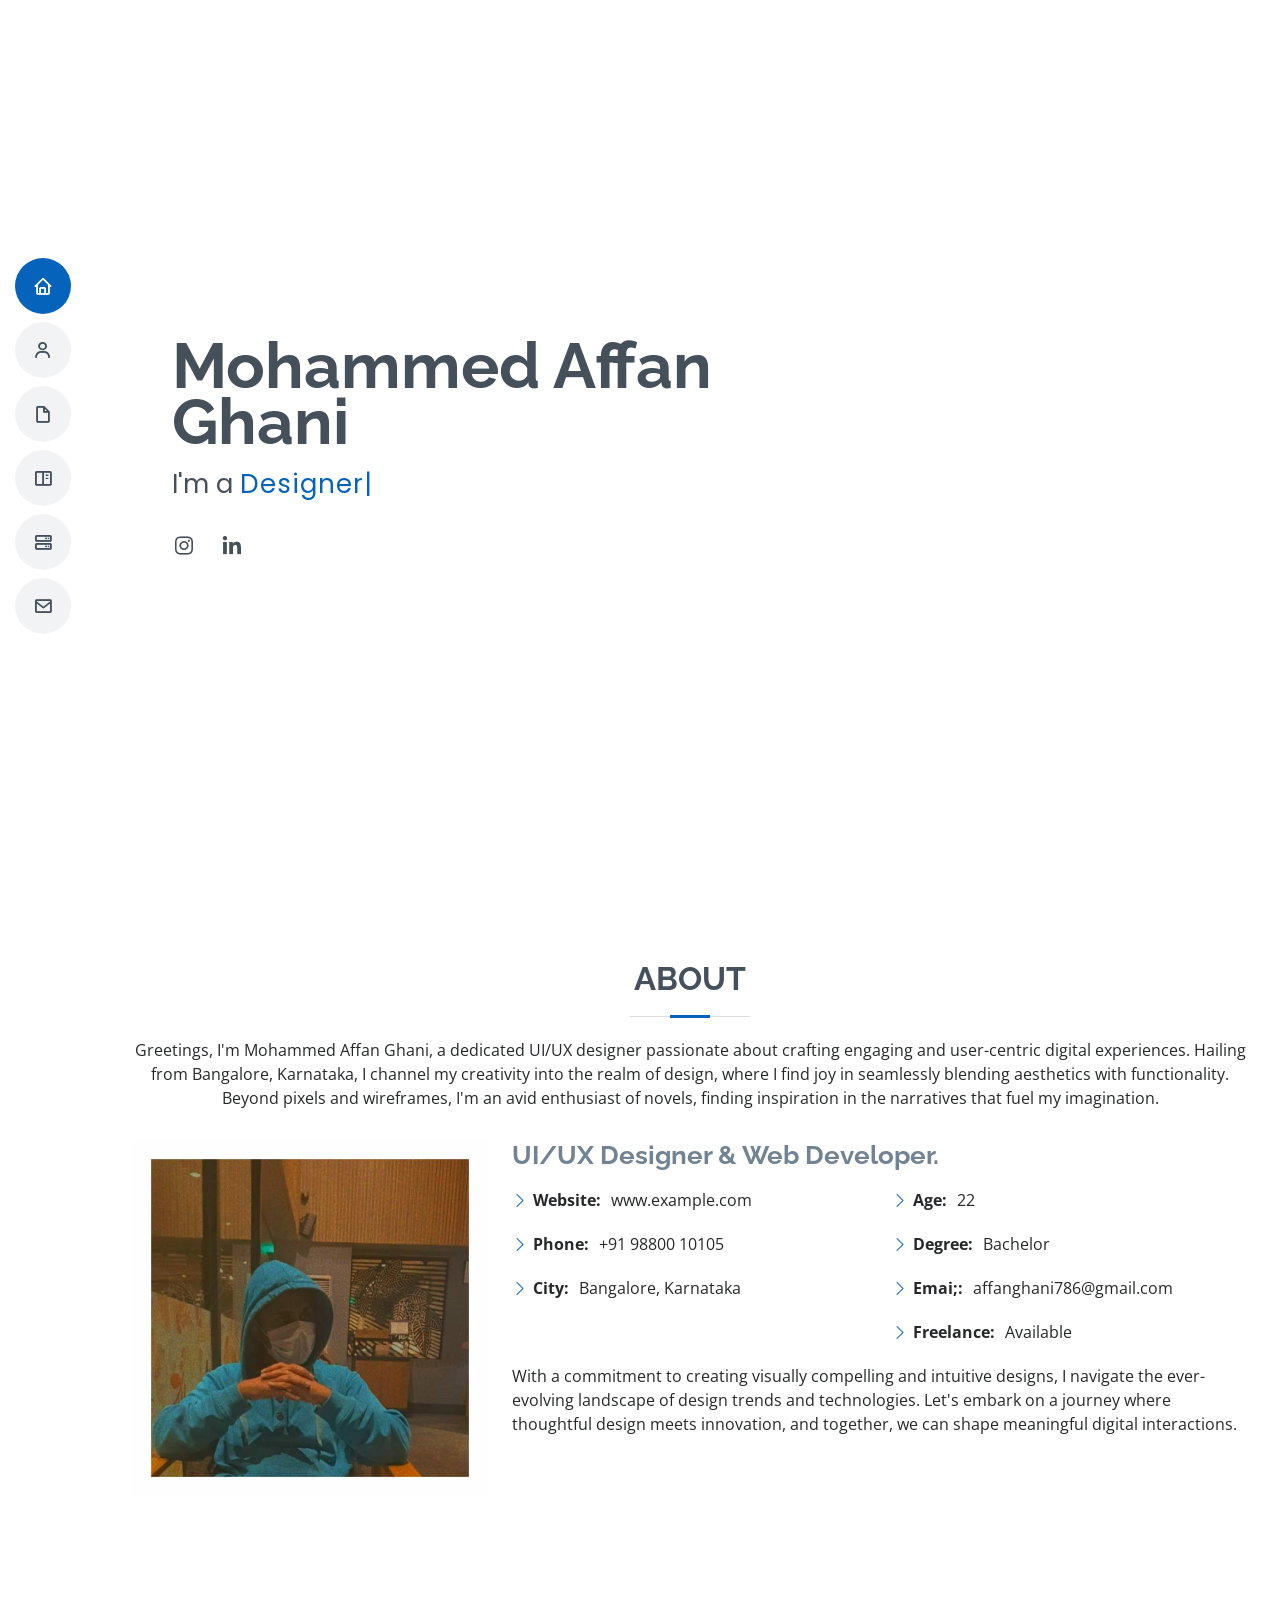
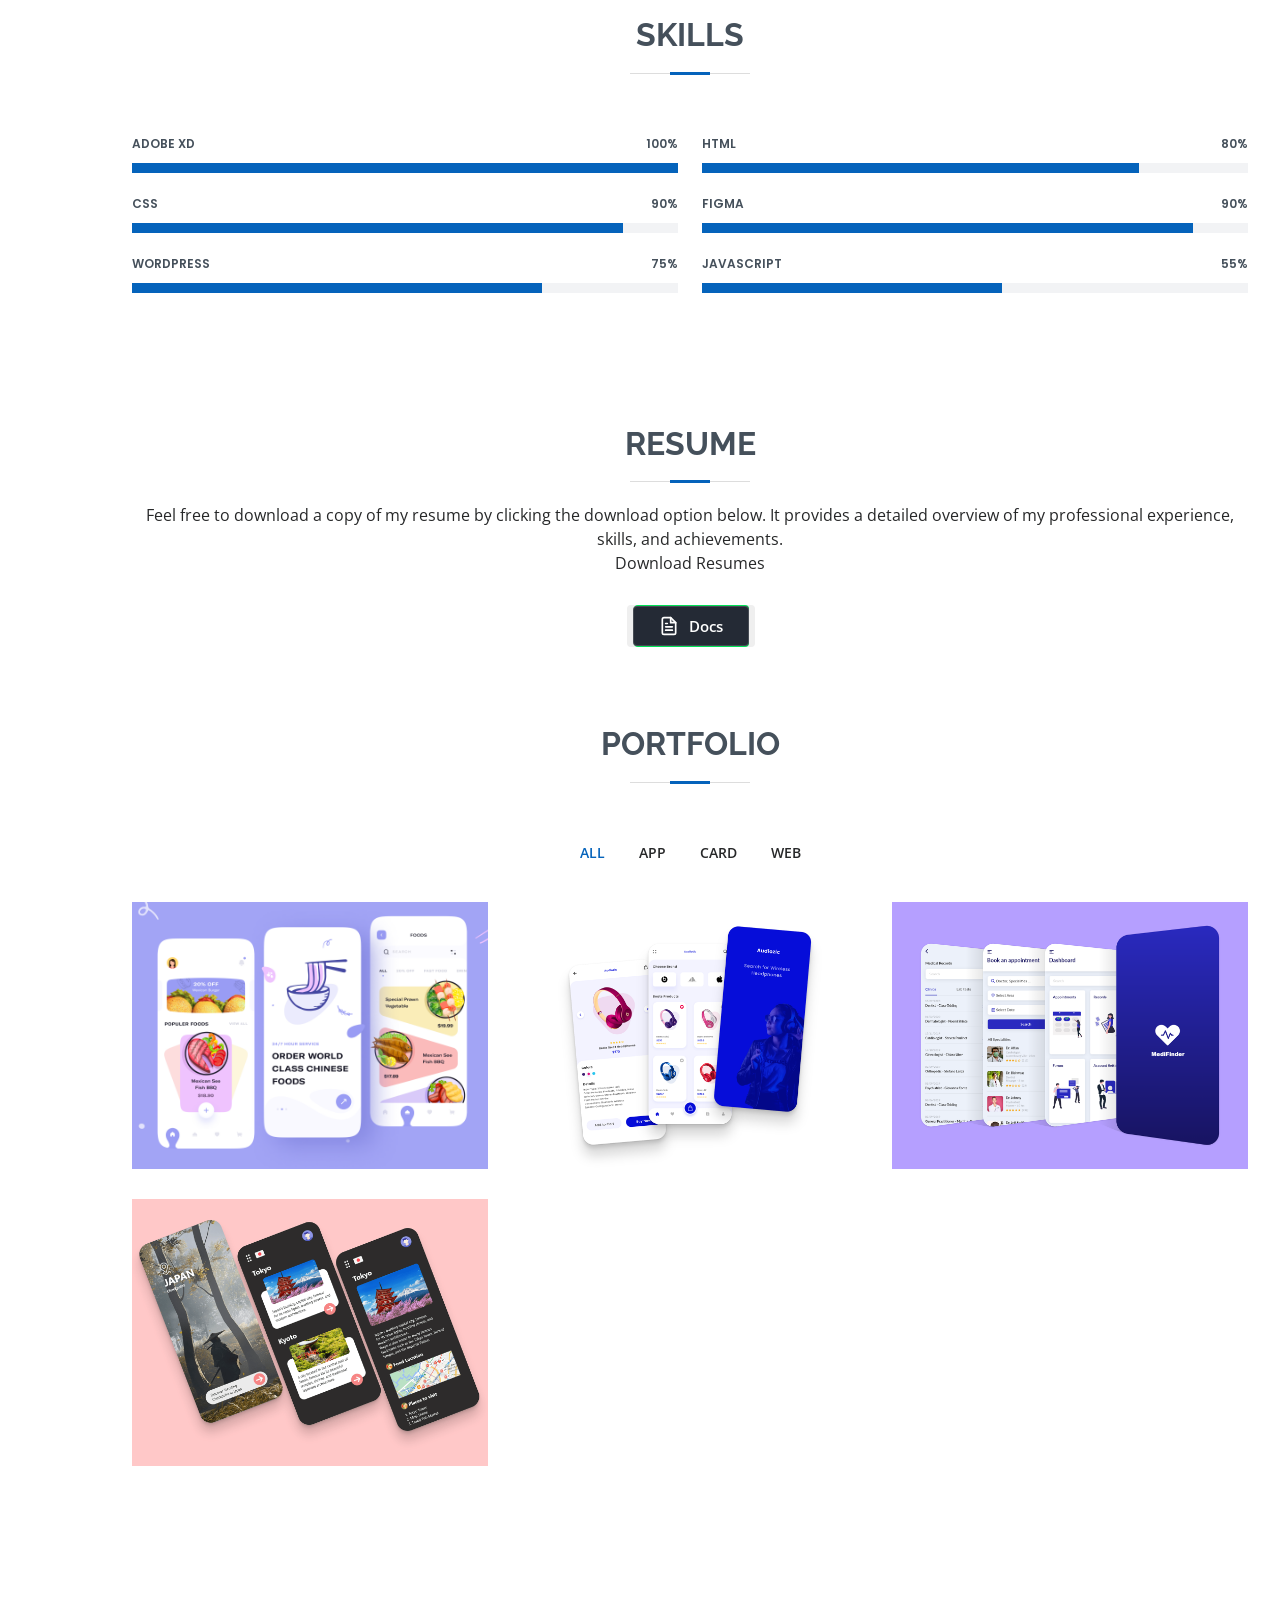
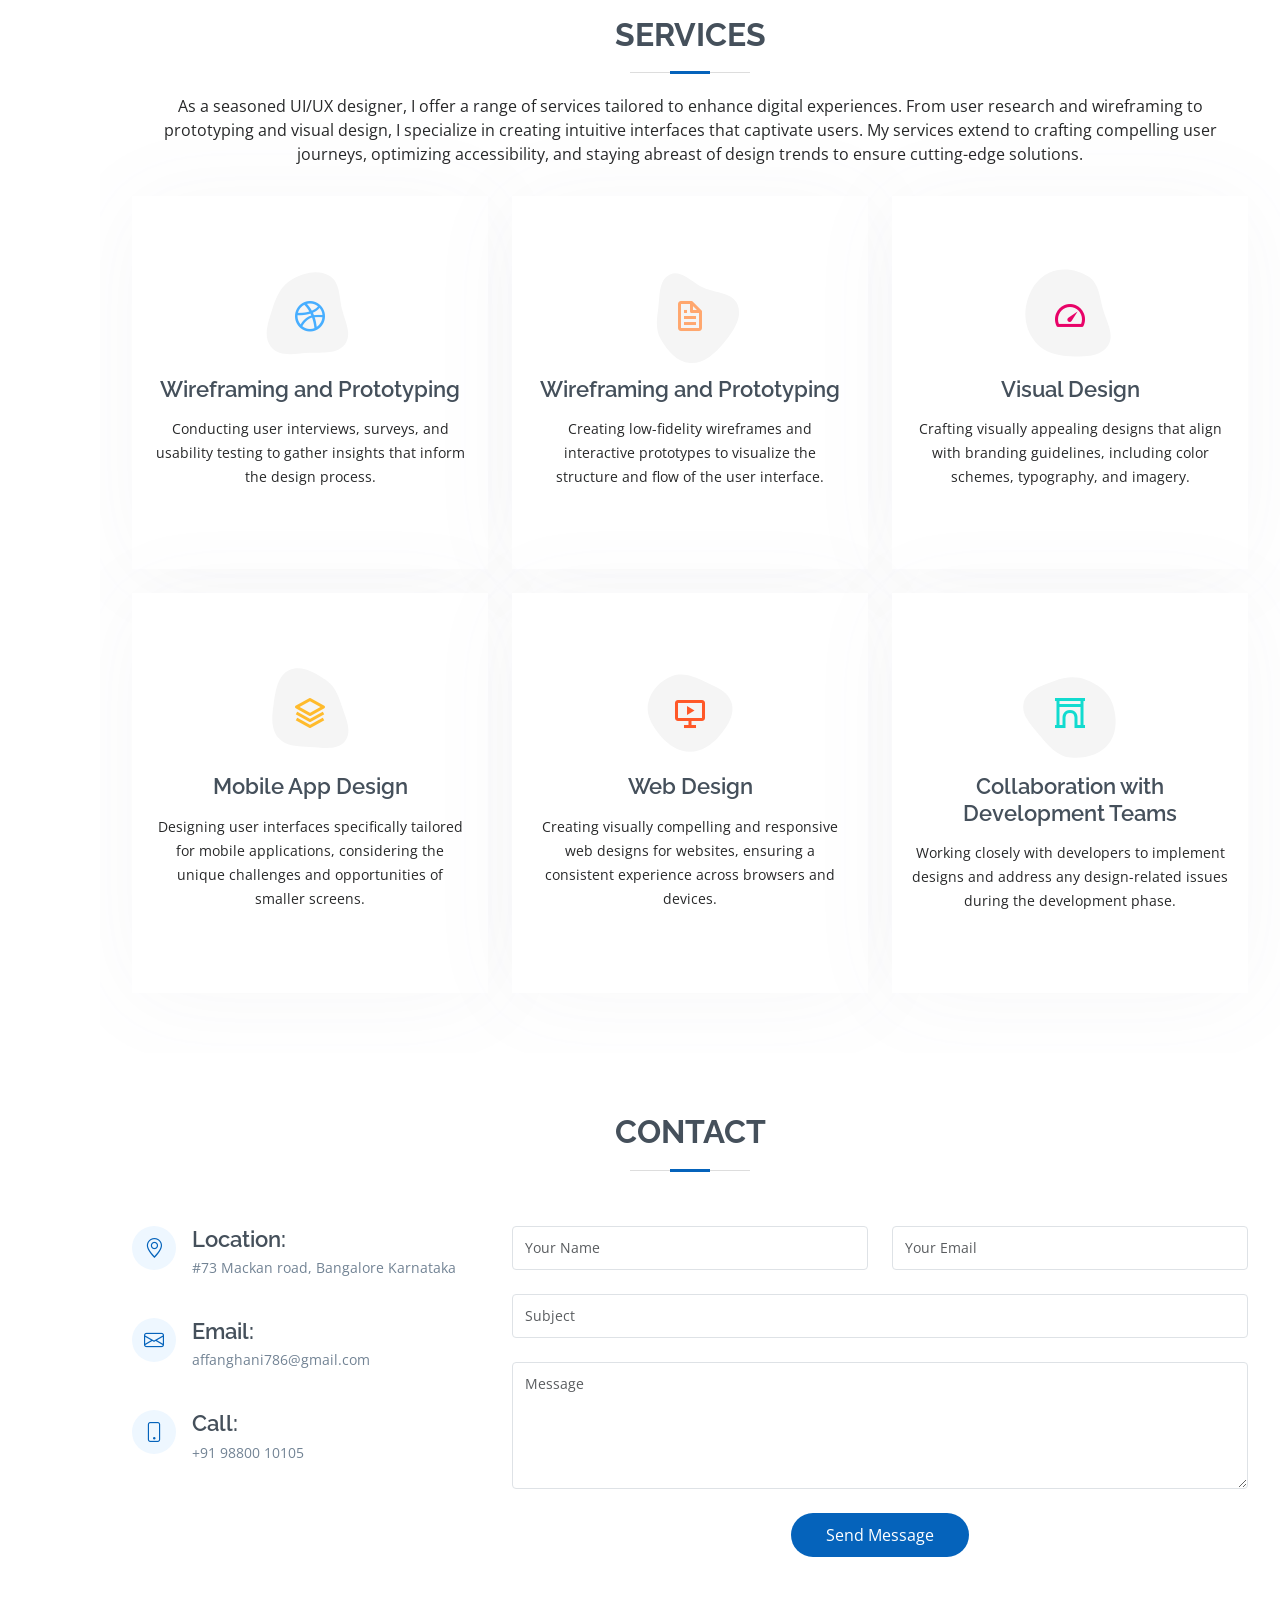
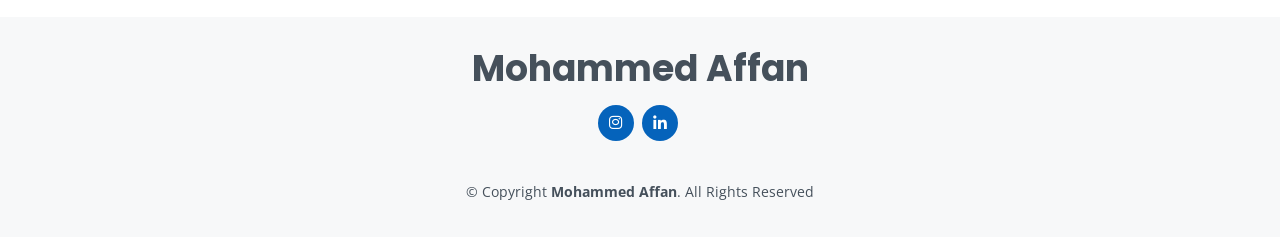
==== commit 13118d6e: "Update index.html" ====
--- a/index.html
+++ b/index.html
@@ -181,7 +181,7 @@
           <div class="col-lg-6">
 
             <div class="progress">
-              <span class="skill">HTML <i class="val">100%</i></span>
+              <span class="skill">Adobe XD <i class="val">100%</i></span>
               <div class="progress-bar-wrap">
                 <div class="progress-bar" role="progressbar" aria-valuenow="100" aria-valuemin="0" aria-valuemax="100"></div>
               </div>
@@ -195,7 +195,7 @@
             </div>
 
             <div class="progress">
-              <span class="skill">JavaScript <i class="val">75%</i></span>
+              <span class="skill">Wordpress <i class="val">75%</i></span>
               <div class="progress-bar-wrap">
                 <div class="progress-bar" role="progressbar" aria-valuenow="75" aria-valuemin="0" aria-valuemax="100"></div>
               </div>
@@ -206,7 +206,7 @@
           <div class="col-lg-6">
 
             <div class="progress">
-              <span class="skill">Adobe XD <i class="val">80%</i></span>
+              <span class="skill">HTML <i class="val">80%</i></span>
               <div class="progress-bar-wrap">
                 <div class="progress-bar" role="progressbar" aria-valuenow="80" aria-valuemin="0" aria-valuemax="100"></div>
               </div>
@@ -220,7 +220,7 @@
             </div>
 
             <div class="progress">
-              <span class="skill">Wordpress <i class="val">55%</i></span>
+              <span class="skill">JavaScript <i class="val">55%</i></span>
               <div class="progress-bar-wrap">
                 <div class="progress-bar" role="progressbar" aria-valuenow="55" aria-valuemin="0" aria-valuemax="100"></div>
               </div>
@@ -781,4 +781,4 @@
 
 </body>
 
-</html>+</html>
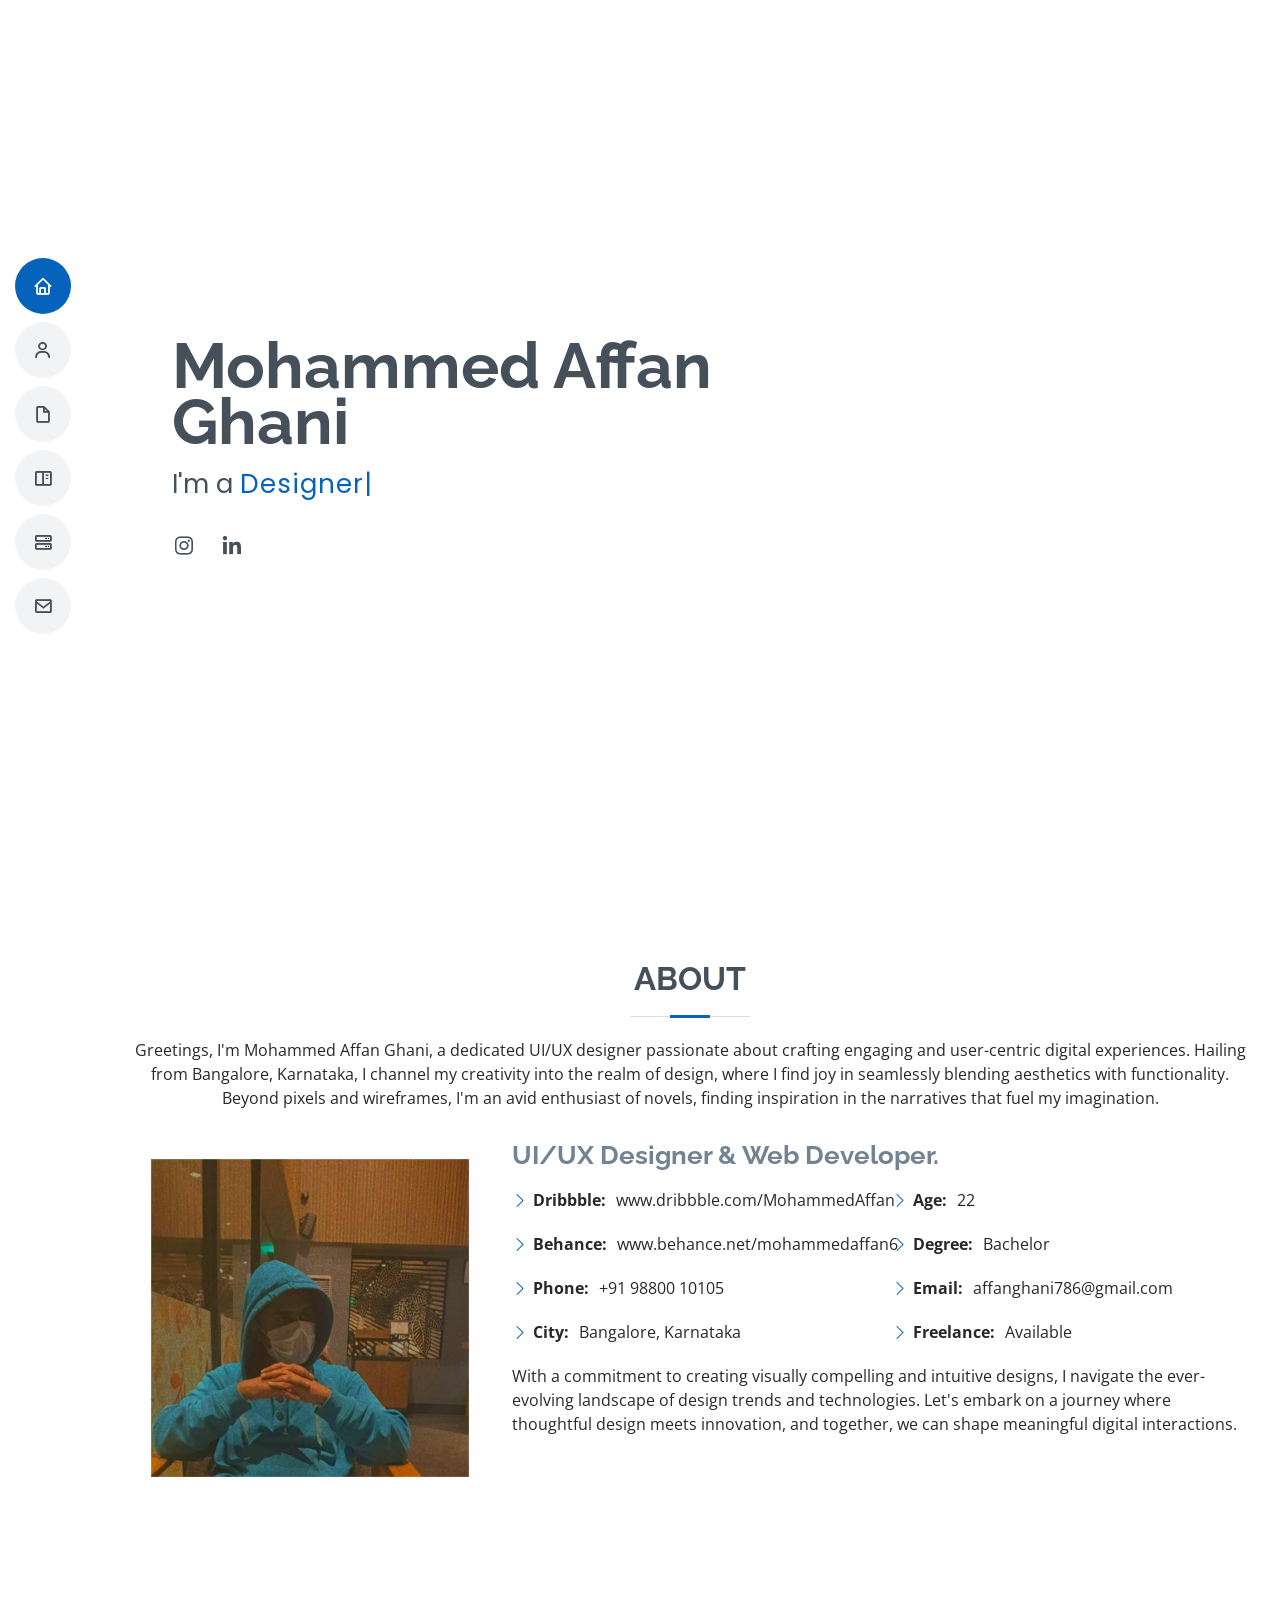
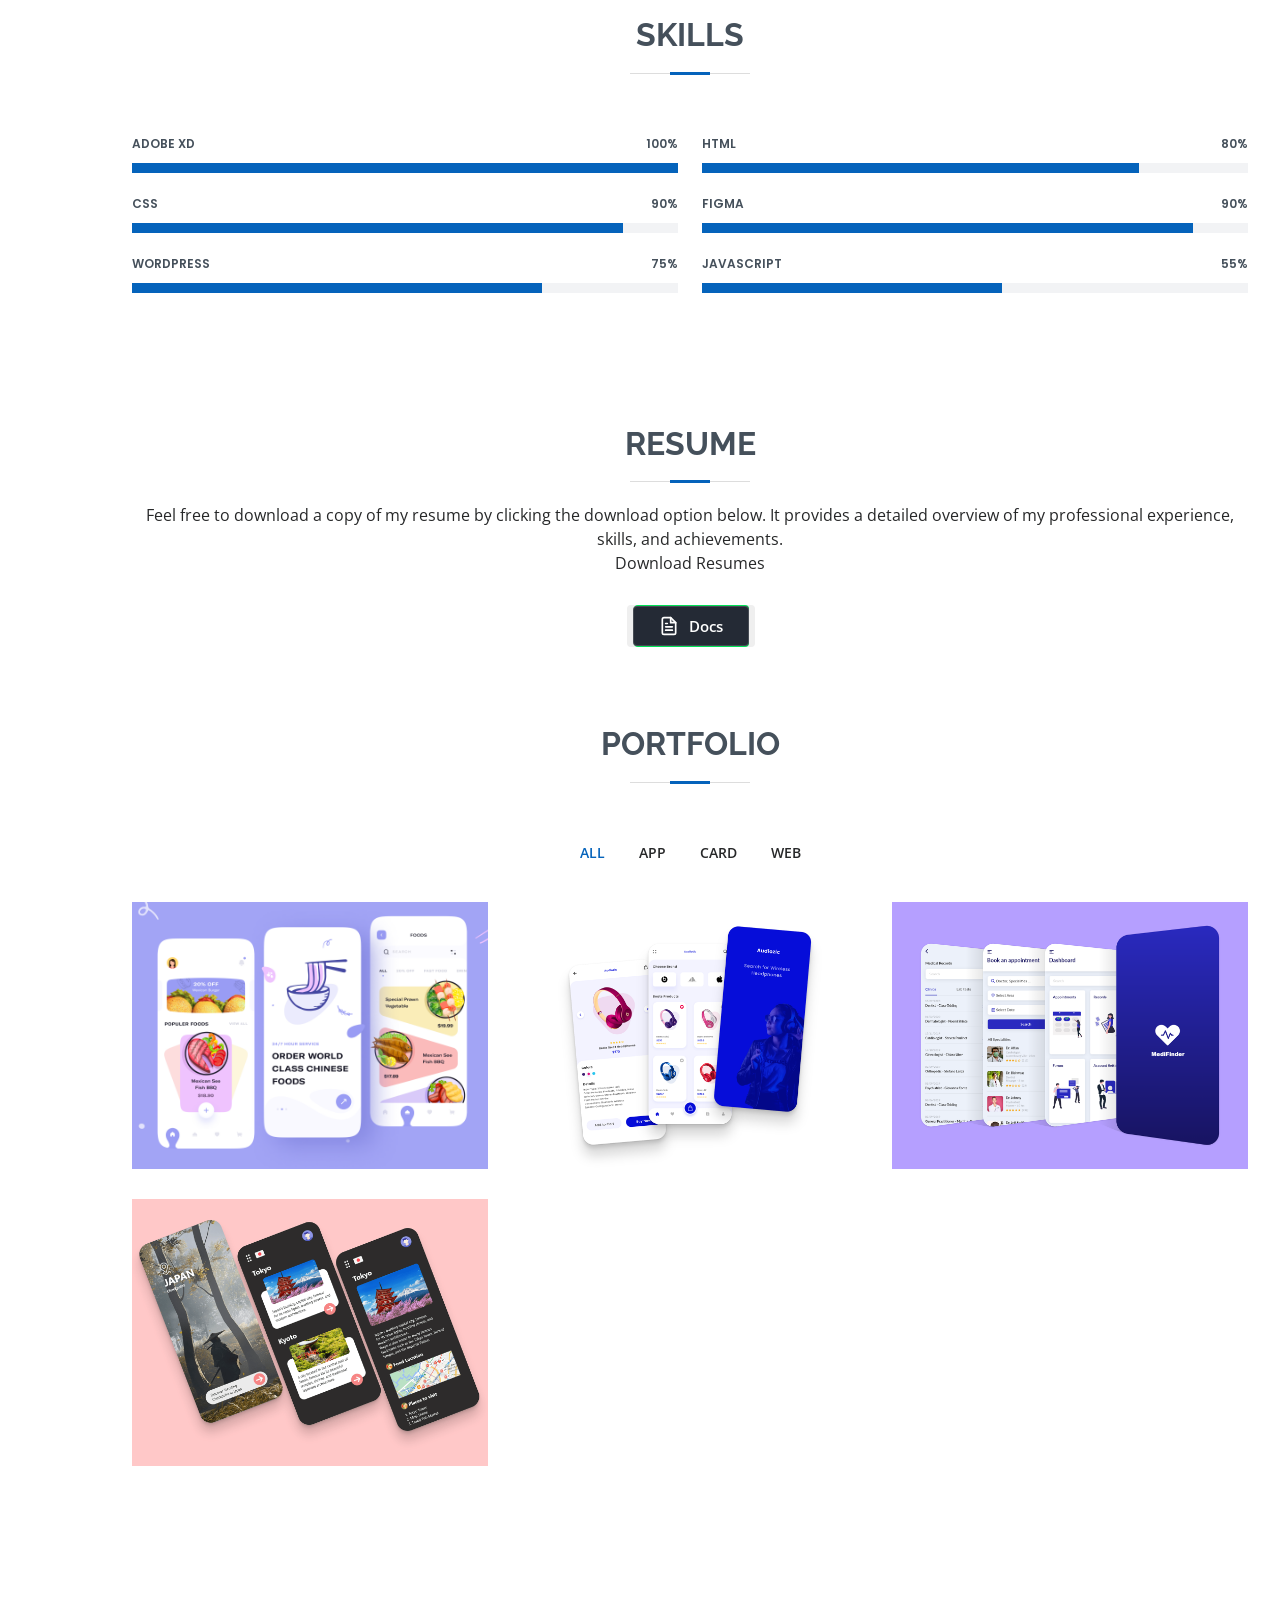
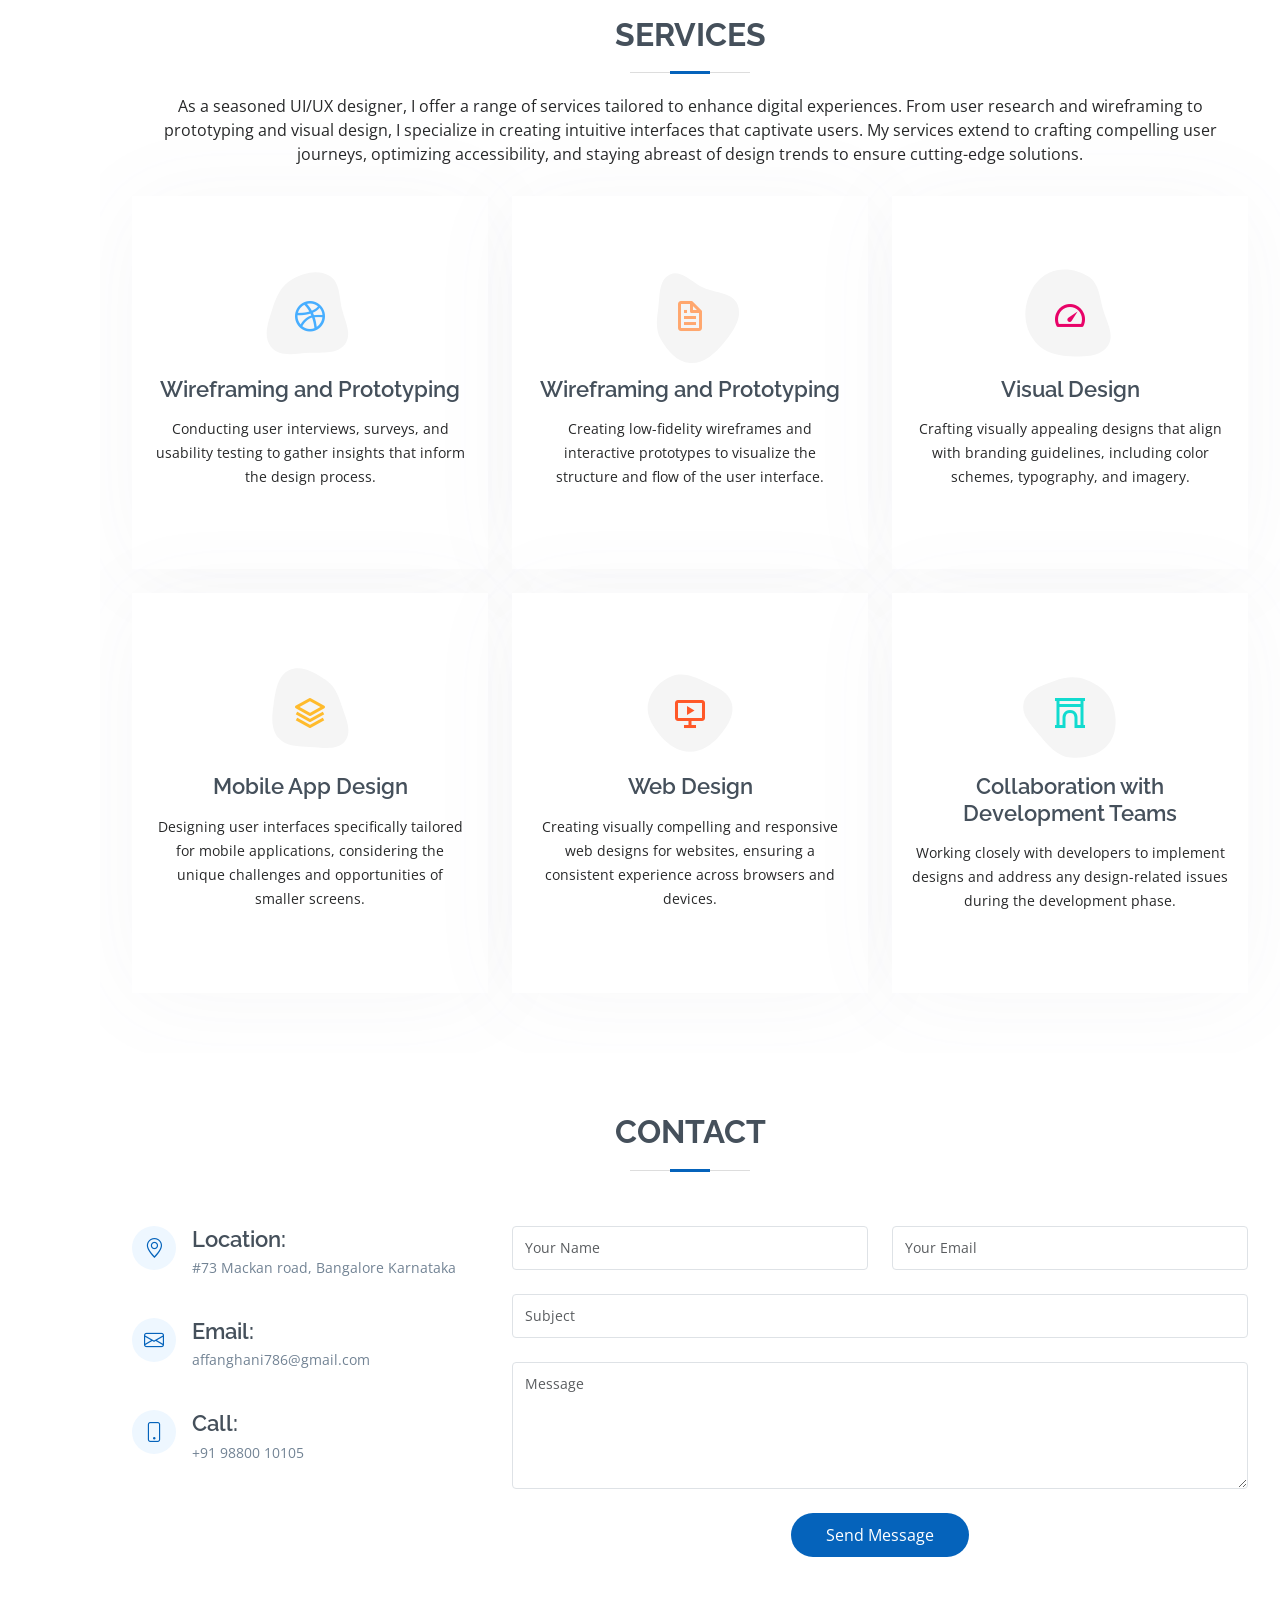
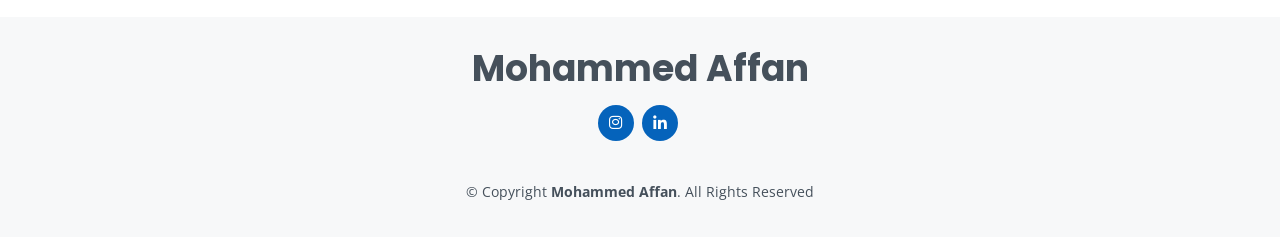
==== commit 62c18fca: "Update index.html" ====
--- a/index.html
+++ b/index.html
@@ -10,7 +10,7 @@
   <meta content="" name="keywords">
 
   <!-- Favicons -->
-  <link href="assets/img/favicon.png" rel="icon">
+  <link href="assets/img/profile-img.jpg" rel="icon">
   <link href="assets/img/apple-touch-icon.png" rel="apple-touch-icon">
 
   <!-- Google Fonts -->
@@ -95,8 +95,8 @@
             <div class="row">
               <div class="col-lg-6">
                 <ul>
-                  <!-- <li><i class="bi bi-chevron-right"></i> <strong>Birthday:</strong> <span>1 May 1995</span></li> -->
-                  <li><i class="bi bi-chevron-right"></i> <strong>Website:</strong> <span>www.example.com</span></li>
+                  <li><i class="bi bi-chevron-right"></i> <strong>Dribbble:</strong> <span>www.dribbble.com/MohammedAffan</span></li>
+                  <li><i class="bi bi-chevron-right"></i> <strong>Behance:</strong> <span>www.behance.net/mohammedaffan6</span></li>
                   <li><i class="bi bi-chevron-right"></i> <strong>Phone:</strong> <span>+91 98800 10105</span></li>
                   <li><i class="bi bi-chevron-right"></i> <strong>City:</strong> <span>Bangalore, Karnataka</span></li>
                 </ul>
@@ -105,7 +105,7 @@
                 <ul>
                   <li><i class="bi bi-chevron-right"></i> <strong>Age:</strong> <span>22</span></li>
                   <li><i class="bi bi-chevron-right"></i> <strong>Degree:</strong> <span>Bachelor</span></li>
-                  <li><i class="bi bi-chevron-right"></i> <strong>Emai;:</strong> <span>affanghani786@gmail.com</span></li>
+                  <li><i class="bi bi-chevron-right"></i> <strong>Email:</strong> <span>affanghani786@gmail.com</span></li>
                   <li><i class="bi bi-chevron-right"></i> <strong>Freelance:</strong> <span>Available</span></li>
                 </ul>
               </div>
@@ -370,7 +370,7 @@
             </div>
           </div>
 
-          <div class="col-lg-4 col-md-6 portfolio-item filter-card">
+          <div class="col-lg-4 col-md-6 portfolio-item filter-app">
             <div class="portfolio-wrap">
               <img src="assets/img/portfolio/pic 4.png" class="img-fluid" alt="">
               <div class="portfolio-info">
@@ -384,7 +384,7 @@
             </div>
           </div>
 
-          <div class="col-lg-4 col-md-6 portfolio-item filter-web">
+          <div class="col-lg-4 col-md-6 portfolio-item filter-app">
             <div class="portfolio-wrap">
               <img src="assets/img/portfolio/pic 5.png" class="img-fluid" alt="">
               <div class="portfolio-info">
